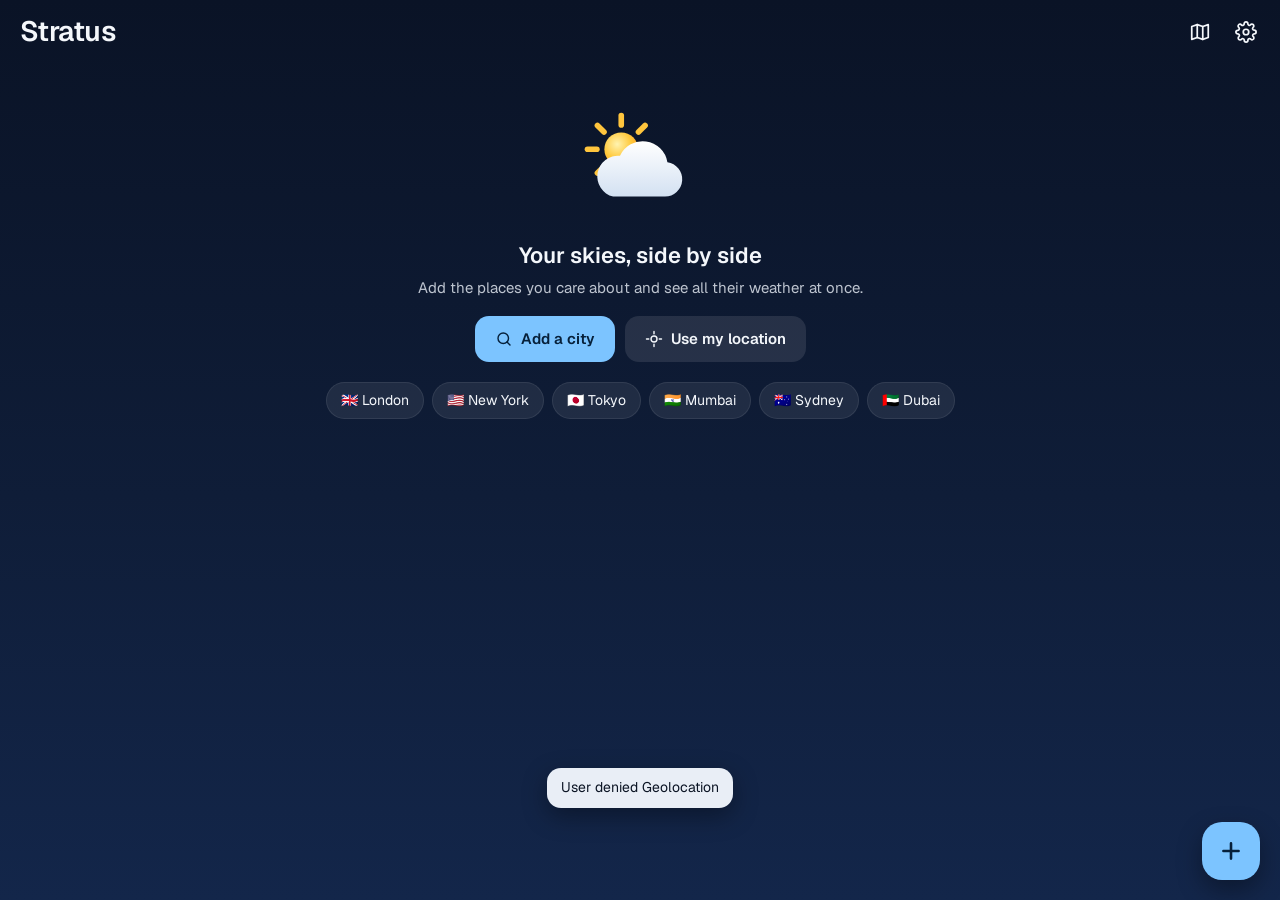
==== weather/android/assets/www/index.html @ 1a3a5cd2 "Add tracking rate settings, open-source live telemetry map, and camera upload handling" ====
<!doctype html>
<html lang="en">
<head>
<meta charset="utf-8">
<meta name="viewport" content="width=device-width, initial-scale=1, viewport-fit=cover">
<meta name="color-scheme" content="dark">
<title>Stratus</title>
<link rel="stylesheet" href="vendor/leaflet/leaflet.css">
<link rel="stylesheet" href="css/app.css">
</head>
<body>
<!-- shared gradients for the weather icons (not display:none, or Chrome drops the gradients) -->
<svg id="svg-defs" width="0" height="0" style="position:absolute" aria-hidden="true">
  <defs>
    <radialGradient id="g-sun" cx=".38" cy=".35" r=".75"><stop offset="0" stop-color="#fff3b0"/><stop offset=".55" stop-color="#ffc93c"/><stop offset="1" stop-color="#ff9b28"/></radialGradient>
    <linearGradient id="g-moon" x1="0" y1="0" x2="1" y2="1"><stop offset="0" stop-color="#fffbe8"/><stop offset="1" stop-color="#d9d3ff"/></linearGradient>
    <linearGradient id="g-cloud" x1="0" y1="0" x2="0" y2="1"><stop offset="0" stop-color="#ffffff"/><stop offset="1" stop-color="#d3e1f2"/></linearGradient>
    <linearGradient id="g-cloud-dark" x1="0" y1="0" x2="0" y2="1"><stop offset="0" stop-color="#b9c6d8"/><stop offset="1" stop-color="#7b8ba3"/></linearGradient>
    <linearGradient id="g-bolt" x1="0" y1="0" x2="0" y2="1"><stop offset="0" stop-color="#ffe680"/><stop offset="1" stop-color="#ffb321"/></linearGradient>
  </defs>
</svg>

<div id="backdrop" aria-hidden="true">
  <div class="bd bd-a"></div>
  <div class="bd bd-b"></div>
  <canvas id="sky"></canvas>
</div>

<!-- Home: every saved city at once -->
<main id="home" class="view show">
  <header class="topbar">
    <div class="brand">
      <h1>Stratus</h1>
      <p id="home-sub" class="muted"></p>
    </div>
    <div class="actions">
      <button class="icon-btn" data-act="radar" aria-label="Radar map"></button>
      <button class="icon-btn" data-act="settings" aria-label="Settings"></button>
    </div>
  </header>
  <div class="ptr" aria-hidden="true"><div class="ptr-spin"></div></div>
  <div id="home-scroll" class="scroll">
    <div class="seg-row">
      <div class="seg" role="tablist" id="mode-seg">
        <button role="tab" data-mode="cards">Cities</button>
        <button role="tab" data-mode="compare">Compare</button>
      </div>
      <button class="chip-btn" data-act="edit" id="edit-btn">Edit</button>
    </div>
    <div id="cards" class="cards"></div>
    <div id="compare" class="compare" hidden></div>
    <p id="home-foot" class="foot muted"></p>
  </div>
  <button class="fab" data-act="search" aria-label="Add a city"></button>
</main>

<!-- One city, swipe sideways for the next -->
<section id="detail" class="view" aria-label="City forecast">
  <header class="d-top">
    <button class="icon-btn" data-act="back" aria-label="Back"></button>
    <div class="d-title"><span id="d-name"></span><div id="d-dots" class="dots"></div></div>
    <button class="icon-btn" data-act="radar-here" aria-label="Radar for this city"></button>
  </header>
  <div id="pager" class="pager"></div>
</section>

<!-- Radar -->
<section id="radar" class="view" aria-label="Radar map">
  <div id="map"></div>
  <header class="r-top">
    <button class="icon-btn solid" data-act="back" aria-label="Back"></button>
    <div class="r-title"><b>Radar</b><span id="r-time" class="muted"></span></div>
    <button class="icon-btn solid" data-act="r-locate" aria-label="Center on my location"></button>
  </header>
  <div class="r-panel">
    <div class="r-row">
      <button class="icon-btn solid" id="r-play" aria-label="Play"></button>
      <input id="r-slider" type="range" min="0" max="0" value="0" aria-label="Radar time">
    </div>
    <div class="r-legend"><span>Light</span><i></i><span>Heavy</span></div>
    <p class="r-credit muted">Radar © RainViewer · Map © Esri, HERE, Garmin, © OpenStreetMap contributors</p>
  </div>
</section>

<div id="sheet" class="sheet-layer" hidden>
  <div class="sheet-scrim" data-act="close-sheet"></div>
  <div class="sheet" role="dialog" aria-modal="true">
    <div class="sheet-grip"></div>
    <div class="sheet-body"></div>
  </div>
</div>

<div id="toast" role="status" aria-live="polite"></div>

<script src="vendor/leaflet/leaflet.js"></script>
<script type="module" src="js/app.js"></script>
</body>
</html>
---- weather/android/assets/www/vendor/leaflet/leaflet.css ----
/* required styles */

.leaflet-pane,
.leaflet-tile,
.leaflet-marker-icon,
.leaflet-marker-shadow,
.leaflet-tile-container,
.leaflet-pane > svg,
.leaflet-pane > canvas,
.leaflet-zoom-box,
.leaflet-image-layer,
.leaflet-layer {
	position: absolute;
	left: 0;
	top: 0;
	}
.leaflet-container {
	overflow: hidden;
	}
.leaflet-tile,
.leaflet-marker-icon,
.leaflet-marker-shadow {
	-webkit-user-select: none;
	   -moz-user-select: none;
	        user-select: none;
	  -webkit-user-drag: none;
	}
/* Prevents IE11 from highlighting tiles in blue */
.leaflet-tile::selection {
	background: transparent;
}
/* Safari renders non-retina tile on retina better with this, but Chrome is worse */
.leaflet-safari .leaflet-tile {
	image-rendering: -webkit-optimize-contrast;
	}
/* hack that prevents hw layers "stretching" when loading new tiles */
.leaflet-safari .leaflet-tile-container {
	width: 1600px;
	height: 1600px;
	-webkit-transform-origin: 0 0;
	}
.leaflet-marker-icon,
.leaflet-marker-shadow {
	display: block;
	}
/* .leaflet-container svg: reset svg max-width decleration shipped in Joomla! (joomla.org) 3.x */
/* .leaflet-container img: map is broken in FF if you have max-width: 100% on tiles */
.leaflet-container .leaflet-overlay-pane svg {
	max-width: none !important;
	max-height: none !important;
	}
.leaflet-container .leaflet-marker-pane img,
.leaflet-container .leaflet-shadow-pane img,
.leaflet-container .leaflet-tile-pane img,
.leaflet-container img.leaflet-image-layer,
.leaflet-container .leaflet-tile {
	max-width: none !important;
	max-height: none !important;
	width: auto;
	padding: 0;
	}

.leaflet-container img.leaflet-tile {
	/* See: https://bugs.chromium.org/p/chromium/issues/detail?id=600120 */
	mix-blend-mode: plus-lighter;
}

.leaflet-container.leaflet-touch-zoom {
	-ms-touch-action: pan-x pan-y;
	touch-action: pan-x pan-y;
	}
.leaflet-container.leaflet-touch-drag {
	-ms-touch-action: pinch-zoom;
	/* Fallback for FF which doesn't support pinch-zoom */
	touch-action: none;
	touch-action: pinch-zoom;
}
.leaflet-container.leaflet-touch-drag.leaflet-touch-zoom {
	-ms-touch-action: none;
	touch-action: none;
}
.leaflet-container {
	-webkit-tap-highlight-color: transparent;
}
.leaflet-container a {
	-webkit-tap-highlight-color: rgba(51, 181, 229, 0.4);
}
.leaflet-tile {
	filter: inherit;
	visibility: hidden;
	}
.leaflet-tile-loaded {
	visibility: inherit;
	}
.leaflet-zoom-box {
	width: 0;
	height: 0;
	-moz-box-sizing: border-box;
	     box-sizing: border-box;
	z-index: 800;
	}
/* workaround for https://bugzilla.mozilla.org/show_bug.cgi?id=888319 */
.leaflet-overlay-pane svg {
	-moz-user-select: none;
	}

.leaflet-pane         { z-index: 400; }

.leaflet-tile-pane    { z-index: 200; }
.leaflet-overlay-pane { z-index: 400; }
.leaflet-shadow-pane  { z-index: 500; }
.leaflet-marker-pane  { z-index: 600; }
.leaflet-tooltip-pane   { z-index: 650; }
.leaflet-popup-pane   { z-index: 700; }

.leaflet-map-pane canvas { z-index: 100; }
.leaflet-map-pane svg    { z-index: 200; }

.leaflet-vml-shape {
	width: 1px;
	height: 1px;
	}
.lvml {
	behavior: url(#default#VML);
	display: inline-block;
	position: absolute;
	}


/* control positioning */

.leaflet-control {
	position: relative;
	z-index: 800;
	pointer-events: visiblePainted; /* IE 9-10 doesn't have auto */
	pointer-events: auto;
	}
.leaflet-top,
.leaflet-bottom {
	position: absolute;
	z-index: 1000;
	pointer-events: none;
	}
.leaflet-top {
	top: 0;
	}
.leaflet-right {
	right: 0;
	}
.leaflet-bottom {
	bottom: 0;
	}
.leaflet-left {
	left: 0;
	}
.leaflet-control {
	float: left;
	clear: both;
	}
.leaflet-right .leaflet-control {
	float: right;
	}
.leaflet-top .leaflet-control {
	margin-top: 10px;
	}
.leaflet-bottom .leaflet-control {
	margin-bottom: 10px;
	}
.leaflet-left .leaflet-control {
	margin-left: 10px;
	}
.leaflet-right .leaflet-control {
	margin-right: 10px;
	}


/* zoom and fade animations */

.leaflet-fade-anim .leaflet-popup {
	opacity: 0;
	-webkit-transition: opacity 0.2s linear;
	   -moz-transition: opacity 0.2s linear;
	        transition: opacity 0.2s linear;
	}
.leaflet-fade-anim .leaflet-map-pane .leaflet-popup {
	opacity: 1;
	}
.leaflet-zoom-animated {
	-webkit-transform-origin: 0 0;
	    -ms-transform-origin: 0 0;
	        transform-origin: 0 0;
	}
svg.leaflet-zoom-animated {
	will-change: transform;
}

.leaflet-zoom-anim .leaflet-zoom-animated {
	-webkit-transition: -webkit-transform 0.25s cubic-bezier(0,0,0.25,1);
	   -moz-transition:    -moz-transform 0.25s cubic-bezier(0,0,0.25,1);
	        transition:         transform 0.25s cubic-bezier(0,0,0.25,1);
	}
.leaflet-zoom-anim .leaflet-tile,
.leaflet-pan-anim .leaflet-tile {
	-webkit-transition: none;
	   -moz-transition: none;
	        transition: none;
	}

.leaflet-zoom-anim .leaflet-zoom-hide {
	visibility: hidden;
	}


/* cursors */

.leaflet-interactive {
	cursor: pointer;
	}
.leaflet-grab {
	cursor: -webkit-grab;
	cursor:    -moz-grab;
	cursor:         grab;
	}
.leaflet-crosshair,
.leaflet-crosshair .leaflet-interactive {
	cursor: crosshair;
	}
.leaflet-popup-pane,
.leaflet-control {
	cursor: auto;
	}
.leaflet-dragging .leaflet-grab,
.leaflet-dragging .leaflet-grab .leaflet-interactive,
.leaflet-dragging .leaflet-marker-draggable {
	cursor: move;
	cursor: -webkit-grabbing;
	cursor:    -moz-grabbing;
	cursor:         grabbing;
	}

/* marker & overlays interactivity */
.leaflet-marker-icon,
.leaflet-marker-shadow,
.leaflet-image-layer,
.leaflet-pane > svg path,
.leaflet-tile-container {
	pointer-events: none;
	}

.leaflet-marker-icon.leaflet-interactive,
.leaflet-image-layer.leaflet-interactive,
.leaflet-pane > svg path.leaflet-interactive,
svg.leaflet-image-layer.leaflet-interactive path {
	pointer-events: visiblePainted; /* IE 9-10 doesn't have auto */
	pointer-events: auto;
	}

/* visual tweaks */

.leaflet-container {
	background: #ddd;
	outline-offset: 1px;
	}
.leaflet-container a {
	color: #0078A8;
	}
.leaflet-zoom-box {
	border: 2px dotted #38f;
	background: rgba(255,255,255,0.5);
	}


/* general typography */
.leaflet-container {
	font-family: "Helvetica Neue", Arial, Helvetica, sans-serif;
	font-size: 12px;
	font-size: 0.75rem;
	line-height: 1.5;
	}


/* general toolbar styles */

.leaflet-bar {
	box-shadow: 0 1px 5px rgba(0,0,0,0.65);
	border-radius: 4px;
	}
.leaflet-bar a {
	background-color: #fff;
	border-bottom: 1px solid #ccc;
	width: 26px;
	height: 26px;
	line-height: 26px;
	display: block;
	text-align: center;
	text-decoration: none;
	color: black;
	}
.leaflet-bar a,
.leaflet-control-layers-toggle {
	background-position: 50% 50%;
	background-repeat: no-repeat;
	display: block;
	}
.leaflet-bar a:hover,
.leaflet-bar a:focus {
	background-color: #f4f4f4;
	}
.leaflet-bar a:first-child {
	border-top-left-radius: 4px;
	border-top-right-radius: 4px;
	}
.leaflet-bar a:last-child {
	border-bottom-left-radius: 4px;
	border-bottom-right-radius: 4px;
	border-bottom: none;
	}
.leaflet-bar a.leaflet-disabled {
	cursor: default;
	background-color: #f4f4f4;
	color: #bbb;
	}

.leaflet-touch .leaflet-bar a {
	width: 30px;
	height: 30px;
	line-height: 30px;
	}
.leaflet-touch .leaflet-bar a:first-child {
	border-top-left-radius: 2px;
	border-top-right-radius: 2px;
	}
.leaflet-touch .leaflet-bar a:last-child {
	border-bottom-left-radius: 2px;
	border-bottom-right-radius: 2px;
	}

/* zoom control */

.leaflet-control-zoom-in,
.leaflet-control-zoom-out {
	font: bold 18px 'Lucida Console', Monaco, monospace;
	text-indent: 1px;
	}

.leaflet-touch .leaflet-control-zoom-in, .leaflet-touch .leaflet-control-zoom-out  {
	font-size: 22px;
	}


/* layers control */

.leaflet-control-layers {
	box-shadow: 0 1px 5px rgba(0,0,0,0.4);
	background: #fff;
	border-radius: 5px;
	}
.leaflet-control-layers-toggle {
	background-image: url(images/layers.png);
	width: 36px;
	height: 36px;
	}
.leaflet-retina .leaflet-control-layers-toggle {
	background-image: url(images/layers-2x.png);
	background-size: 26px 26px;
	}
.leaflet-touch .leaflet-control-layers-toggle {
	width: 44px;
	height: 44px;
	}
.leaflet-control-layers .leaflet-control-layers-list,
.leaflet-control-layers-expanded .leaflet-control-layers-toggle {
	display: none;
	}
.leaflet-control-layers-expanded .leaflet-control-layers-list {
	display: block;
	position: relative;
	}
.leaflet-control-layers-expanded {
	padding: 6px 10px 6px 6px;
	color: #333;
	background: #fff;
	}
.leaflet-control-layers-scrollbar {
	overflow-y: scroll;
	overflow-x: hidden;
	padding-right: 5px;
	}
.leaflet-control-layers-selector {
	margin-top: 2px;
	position: relative;
	top: 1px;
	}
.leaflet-control-layers label {
	display: block;
	font-size: 13px;
	font-size: 1.08333em;
	}
.leaflet-control-layers-separator {
	height: 0;
	border-top: 1px solid #ddd;
	margin: 5px -10px 5px -6px;
	}

/* Default icon URLs */
.leaflet-default-icon-path { /* used only in path-guessing heuristic, see L.Icon.Default */
	background-image: url(images/marker-icon.png);
	}


/* attribution and scale controls */

.leaflet-container .leaflet-control-attribution {
	background: #fff;
	background: rgba(255, 255, 255, 0.8);
	margin: 0;
	}
.leaflet-control-attribution,
.leaflet-control-scale-line {
	padding: 0 5px;
	color: #333;
	line-height: 1.4;
	}
.leaflet-control-attribution a {
	text-decoration: none;
	}
.leaflet-control-attribution a:hover,
.leaflet-control-attribution a:focus {
	text-decoration: underline;
	}
.leaflet-attribution-flag {
	display: inline !important;
	vertical-align: baseline !important;
	width: 1em;
	height: 0.6669em;
	}
.leaflet-left .leaflet-control-scale {
	margin-left: 5px;
	}
.leaflet-bottom .leaflet-control-scale {
	margin-bottom: 5px;
	}
.leaflet-control-scale-line {
	border: 2px solid #777;
	border-top: none;
	line-height: 1.1;
	padding: 2px 5px 1px;
	white-space: nowrap;
	-moz-box-sizing: border-box;
	     box-sizing: border-box;
	background: rgba(255, 255, 255, 0.8);
	text-shadow: 1px 1px #fff;
	}
.leaflet-control-scale-line:not(:first-child) {
	border-top: 2px solid #777;
	border-bottom: none;
	margin-top: -2px;
	}
.leaflet-control-scale-line:not(:first-child):not(:last-child) {
	border-bottom: 2px solid #777;
	}

.leaflet-touch .leaflet-control-attribution,
.leaflet-touch .leaflet-control-layers,
.leaflet-touch .leaflet-bar {
	box-shadow: none;
	}
.leaflet-touch .leaflet-control-layers,
.leaflet-touch .leaflet-bar {
	border: 2px solid rgba(0,0,0,0.2);
	background-clip: padding-box;
	}


/* popup */

.leaflet-popup {
	position: absolute;
	text-align: center;
	margin-bottom: 20px;
	}
.leaflet-popup-content-wrapper {
	padding: 1px;
	text-align: left;
	border-radius: 12px;
	}
.leaflet-popup-content {
	margin: 13px 24px 13px 20px;
	line-height: 1.3;
	font-size: 13px;
	font-size: 1.08333em;
	min-height: 1px;
	}
.leaflet-popup-content p {
	margin: 17px 0;
	margin: 1.3em 0;
	}
.leaflet-popup-tip-container {
	width: 40px;
	height: 20px;
	position: absolute;
	left: 50%;
	margin-top: -1px;
	margin-left: -20px;
	overflow: hidden;
	pointer-events: none;
	}
.leaflet-popup-tip {
	width: 17px;
	height: 17px;
	padding: 1px;

	margin: -10px auto 0;
	pointer-events: auto;

	-webkit-transform: rotate(45deg);
	   -moz-transform: rotate(45deg);
	    -ms-transform: rotate(45deg);
	        transform: rotate(45deg);
	}
.leaflet-popup-content-wrapper,
.leaflet-popup-tip {
	background: white;
	color: #333;
	box-shadow: 0 3px 14px rgba(0,0,0,0.4);
	}
.leaflet-container a.leaflet-popup-close-button {
	position: absolute;
	top: 0;
	right: 0;
	border: none;
	text-align: center;
	width: 24px;
	height: 24px;
	font: 16px/24px Tahoma, Verdana, sans-serif;
	color: #757575;
	text-decoration: none;
	background: transparent;
	}
.leaflet-container a.leaflet-popup-close-button:hover,
.leaflet-container a.leaflet-popup-close-button:focus {
	color: #585858;
	}
.leaflet-popup-scrolled {
	overflow: auto;
	}

.leaflet-oldie .leaflet-popup-content-wrapper {
	-ms-zoom: 1;
	}
.leaflet-oldie .leaflet-popup-tip {
	width: 24px;
	margin: 0 auto;

	-ms-filter: "progid:DXImageTransform.Microsoft.Matrix(M11=0.70710678, M12=0.70710678, M21=-0.70710678, M22=0.70710678)";
	filter: progid:DXImageTransform.Microsoft.Matrix(M11=0.70710678, M12=0.70710678, M21=-0.70710678, M22=0.70710678);
	}

.leaflet-oldie .leaflet-control-zoom,
.leaflet-oldie .leaflet-control-layers,
.leaflet-oldie .leaflet-popup-content-wrapper,
.leaflet-oldie .leaflet-popup-tip {
	border: 1px solid #999;
	}


/* div icon */

.leaflet-div-icon {
	background: #fff;
	border: 1px solid #666;
	}


/* Tooltip */
/* Base styles for the element that has a tooltip */
.leaflet-tooltip {
	position: absolute;
	padding: 6px;
	background-color: #fff;
	border: 1px solid #fff;
	border-radius: 3px;
	color: #222;
	white-space: nowrap;
	-webkit-user-select: none;
	-moz-user-select: none;
	-ms-user-select: none;
	user-select: none;
	pointer-events: none;
	box-shadow: 0 1px 3px rgba(0,0,0,0.4);
	}
.leaflet-tooltip.leaflet-interactive {
	cursor: pointer;
	pointer-events: auto;
	}
.leaflet-tooltip-top:before,
.leaflet-tooltip-bottom:before,
.leaflet-tooltip-left:before,
.leaflet-tooltip-right:before {
	position: absolute;
	pointer-events: none;
	border: 6px solid transparent;
	background: transparent;
	content: "";
	}

/* Directions */

.leaflet-tooltip-bottom {
	margin-top: 6px;
}
.leaflet-tooltip-top {
	margin-top: -6px;
}
.leaflet-tooltip-bottom:before,
.leaflet-tooltip-top:before {
	left: 50%;
	margin-left: -6px;
	}
.leaflet-tooltip-top:before {
	bottom: 0;
	margin-bottom: -12px;
	border-top-color: #fff;
	}
.leaflet-tooltip-bottom:before {
	top: 0;
	margin-top: -12px;
	margin-left: -6px;
	border-bottom-color: #fff;
	}
.leaflet-tooltip-left {
	margin-left: -6px;
}
.leaflet-tooltip-right {
	margin-left: 6px;
}
.leaflet-tooltip-left:before,
.leaflet-tooltip-right:before {
	top: 50%;
	margin-top: -6px;
	}
.leaflet-tooltip-left:before {
	right: 0;
	margin-right: -12px;
	border-left-color: #fff;
	}
.leaflet-tooltip-right:before {
	left: 0;
	margin-left: -12px;
	border-right-color: #fff;
	}

/* Printing */

@media print {
	/* Prevent printers from removing background-images of controls. */
	.leaflet-control {
		-webkit-print-color-adjust: exact;
		print-color-adjust: exact;
		}
	}
---- weather/android/assets/www/css/app.css ----
@font-face { font-family: Geist; src: url(../fonts/geist_regular.ttf); font-weight: 400; }
@font-face { font-family: Geist; src: url(../fonts/geist_medium.ttf); font-weight: 500; }
@font-face { font-family: Geist; src: url(../fonts/geist_semibold.ttf); font-weight: 600; }

:root {
  --sat: env(safe-area-inset-top, 0px);
  --sab: env(safe-area-inset-bottom, 0px);
  --sal: env(safe-area-inset-left, 0px);
  --sar: env(safe-area-inset-right, 0px);
  --ground: #0b1424;
  --surface: #131c2e;          /* solid panels: compare chart, sheets */
  --surface-2: #1b2640;
  --glass: rgba(12, 22, 44, 0.26);
  --glass-strong: rgba(10, 18, 36, 0.45);
  --line: rgba(255, 255, 255, 0.12);
  --hair: rgba(255, 255, 255, 0.08);
  --text: #f4f7fb;
  --text-2: rgba(240, 245, 252, 0.78);
  --muted: rgba(230, 238, 250, 0.58);
  --accent: #7cc4ff;
  --good: #0ca30c;
  --warning: #fab219;
  --serious: #ec835a;
  --critical: #d03b3b;
  --radius: 22px;
  --ease: cubic-bezier(.2, .8, .2, 1);
  color-scheme: dark;
}

* { box-sizing: border-box; -webkit-tap-highlight-color: transparent; }
html, body { margin: 0; height: 100%; overflow: hidden; background: var(--ground); }
body {
  font-family: Geist, system-ui, -apple-system, "Segoe UI", Roboto, sans-serif;
  color: var(--text);
  font-size: 15px;
  line-height: 1.4;
  -webkit-font-smoothing: antialiased;
  user-select: none;
  -webkit-user-select: none;
}
button { font: inherit; color: inherit; background: none; border: 0; padding: 0; cursor: pointer; }
input { font: inherit; color: inherit; }
h1, h2, h3, p { margin: 0; }
.muted { color: var(--muted); }
.glyph { width: 22px; height: 22px; display: block; }
.wx-icon { display: block; overflow: visible; }
[hidden] { display: none !important; }

/* ---------------------------------------------------------------- backdrop */
#backdrop { position: fixed; inset: 0; z-index: 0; }
.bd { position: absolute; inset: 0; transition: opacity .7s ease; background: linear-gradient(180deg, var(--g1), var(--g2) 55%, var(--g3)); }
.bd-b { opacity: 0; }
#sky { position: absolute; inset: 0; width: 100%; height: 100%; }

.t-home { --g1: #0a1326; --g2: #0f1d38; --g3: #13264a; }
.t-clear-day { --g1: #1a62c9; --g2: #3b8ae0; --g3: #6fb1e6; }
.t-clear-night { --g1: #060b1c; --g2: #0f1f48; --g3: #1b3366; }
.t-partly-day { --g1: #2a62a8; --g2: #4f86bf; --g3: #7da7cf; }
.t-partly-night { --g1: #0b1327; --g2: #19294b; --g3: #2b3f66; }
.t-cloudy-day { --g1: #45566b; --g2: #627388; --g3: #8494a7; }
.t-cloudy-night { --g1: #12171e; --g2: #212a36; --g3: #343e4c; }
.t-rain-day { --g1: #314256; --g2: #475a71; --g3: #62758b; }
.t-rain-night { --g1: #0a111e; --g2: #142137; --g3: #223149; }
.t-storm-day { --g1: #26293a; --g2: #3a3c54; --g3: #554e6c; }
.t-storm-night { --g1: #0b0a15; --g2: #1a192d; --g3: #2b2646; }
.t-snow-day { --g1: #4b6684; --g2: #6a85a2; --g3: #8ca5bf; }
.t-snow-night { --g1: #17223a; --g2: #293954; --g3: #405272; }
.t-fog-day { --g1: #59626f; --g2: #747d8b; --g3: #8f97a3; }
.t-fog-night { --g1: #191c23; --g2: #292d36; --g3: #3a3f4a; }

/* ---------------------------------------------------------------- views */
.view {
  position: fixed; inset: 0; z-index: 1;
  display: flex; flex-direction: column;
  visibility: hidden; opacity: 0;
  transform: translateX(24px);
  transition: opacity .28s var(--ease), transform .28s var(--ease), visibility 0s .28s;
}
.view.show { visibility: visible; opacity: 1; transform: none; transition: opacity .28s var(--ease), transform .28s var(--ease); }
#home { transform: translateX(-24px); }
#home.show { transform: none; }
.scroll { flex: 1; overflow-y: auto; overflow-x: hidden; overscroll-behavior: contain; -webkit-overflow-scrolling: touch; }
.scroll::-webkit-scrollbar, .hourly::-webkit-scrollbar, .pager::-webkit-scrollbar { display: none; }

.icon-btn {
  width: 44px; height: 44px; border-radius: 50%;
  display: grid; place-items: center; flex: none;
  transition: background .15s;
}
.icon-btn:active { background: rgba(255, 255, 255, 0.14); }
.icon-btn.solid { background: rgba(14, 22, 40, 0.72); backdrop-filter: blur(12px); -webkit-backdrop-filter: blur(12px); border: 1px solid var(--line); }

/* ---------------------------------------------------------------- home */
.topbar {
  display: flex; align-items: center; justify-content: space-between;
  padding: calc(var(--sat) + 10px) calc(var(--sar) + 12px) 6px calc(var(--sal) + 20px);
}
.brand h1 { font-size: 28px; font-weight: 600; letter-spacing: -0.02em; }
.brand p { font-size: 13px; }
.actions { display: flex; gap: 2px; }

.seg-row { display: flex; align-items: center; justify-content: space-between; gap: 12px; padding: 8px 16px 12px; }
.seg { display: inline-flex; padding: 3px; border-radius: 14px; background: rgba(255, 255, 255, 0.08); border: 1px solid var(--hair); }
.seg button { padding: 7px 14px; border-radius: 11px; font-size: 14px; font-weight: 500; color: var(--text-2); min-height: 34px; }
.seg button[aria-selected="true"] { background: rgba(255, 255, 255, 0.16); color: var(--text); }
.chip-btn { padding: 8px 14px; border-radius: 12px; font-size: 14px; font-weight: 500; color: var(--accent); min-height: 36px; }
.chip-btn:active { background: rgba(255, 255, 255, 0.1); }

.cards {
  display: grid; gap: 12px;
  grid-template-columns: repeat(auto-fill, minmax(min(100%, 320px), 1fr));
  padding: 0 calc(var(--sar) + 14px) 0 calc(var(--sal) + 14px);
}
.card {
  position: relative; overflow: hidden;
  border-radius: var(--radius);
  padding: 16px 16px 12px;
  background: linear-gradient(160deg, var(--g1), var(--g2) 60%, var(--g3));
  box-shadow: 0 10px 30px rgba(0, 0, 0, 0.28), inset 0 1px 0 rgba(255, 255, 255, 0.12);
  text-align: left; width: 100%;
  transition: transform .18s var(--ease);
  animation: cardIn .5s var(--ease) both;
}
.card:active { transform: scale(0.985); }
.card.flash { animation: cardFlash 1.2s var(--ease); }
@keyframes cardIn { from { opacity: 0; transform: translateY(12px); } }
@keyframes cardFlash { 0%, 100% { box-shadow: 0 10px 30px rgba(0,0,0,.28); } 30% { box-shadow: 0 0 0 3px var(--accent), 0 10px 30px rgba(0,0,0,.28); } }
.card-deco { position: absolute; right: -18px; top: -22px; width: 150px; height: 150px; opacity: 0.95; pointer-events: none; filter: drop-shadow(0 8px 18px rgba(0,0,0,.18)); }
.card-head { position: relative; padding-right: 110px; }
.card-head h3 { font-size: 19px; font-weight: 600; letter-spacing: -0.01em; display: flex; align-items: center; gap: 6px; white-space: nowrap; overflow: hidden; text-overflow: ellipsis; }
.card-head h3 .glyph { width: 15px; height: 15px; flex: none; }
.card-head p { font-size: 13px; color: var(--text-2); white-space: nowrap; overflow: hidden; text-overflow: ellipsis; }
.card-main { position: relative; display: flex; align-items: flex-end; gap: 14px; margin-top: 8px; }
.card-temp { font-size: 58px; font-weight: 500; line-height: 0.95; letter-spacing: -0.04em; text-shadow: 0 2px 14px rgba(0, 0, 0, 0.15); }
.card-cond { padding-bottom: 6px; font-size: 14px; }
.card-cond b { font-weight: 500; display: block; }
.card-cond span { color: var(--text-2); }
.card-hours {
  position: relative; display: grid; grid-template-columns: repeat(6, 1fr);
  margin-top: 12px; padding-top: 10px; border-top: 1px solid var(--line);
  text-align: center; font-size: 12px;
}
.card-hours .wx-icon { width: 26px; height: 26px; margin: 2px auto; }
.card-hours span { color: var(--text-2); }
.card-hours b { font-weight: 500; font-size: 13px; }
.card-alert {
  position: relative; display: flex; align-items: center; gap: 8px;
  margin-top: 10px; padding: 7px 10px; border-radius: 12px;
  background: rgba(0, 0, 0, 0.22); font-size: 13px;
}
.card-alert .glyph { width: 14px; height: 14px; flex: none; }
.sev.sm { width: 22px; height: 22px; border-radius: 7px; display: grid; place-items: center; color: #111; flex: none; }
.card-edit { position: absolute; inset: 0; display: none; align-items: center; justify-content: flex-end; gap: 6px; padding: 0 12px; background: rgba(6, 12, 24, 0.45); backdrop-filter: blur(2px); }
.editing .card-edit { display: flex; }
.card-edit .icon-btn { background: rgba(14, 22, 40, 0.8); border: 1px solid var(--line); }
.card-edit .icon-btn.danger { color: #ff8a8a; }
.card-edit .icon-btn:disabled { opacity: .3; }
.card .stale { position: absolute; left: 16px; bottom: 6px; font-size: 11px; color: var(--muted); }

.empty { text-align: center; padding: 48px 28px 12px; }
.empty .wx-icon { width: 120px; height: 120px; margin: 0 auto 12px; }
.empty h2 { font-size: 22px; font-weight: 600; margin-bottom: 6px; }
.empty p { color: var(--text-2); margin-bottom: 18px; }
.btn {
  display: inline-flex; align-items: center; justify-content: center; gap: 8px;
  min-height: 46px; padding: 0 20px; border-radius: 14px;
  background: var(--accent); color: #06203a; font-weight: 600;
}
.btn.ghost { background: rgba(255, 255, 255, 0.1); color: var(--text); }
.btn .glyph { width: 18px; height: 18px; }
.suggest { display: flex; flex-wrap: wrap; gap: 8px; justify-content: center; margin-top: 20px; }
.suggest button { padding: 8px 14px; border-radius: 999px; background: rgba(255, 255, 255, 0.08); border: 1px solid var(--hair); font-size: 14px; }

.foot { text-align: center; font-size: 12px; padding: 18px 16px calc(var(--sab) + 96px); }
.foot a { color: inherit; }

.fab {
  position: fixed; right: calc(var(--sar) + 20px); bottom: calc(var(--sab) + 20px); z-index: 3;
  width: 58px; height: 58px; border-radius: 20px;
  display: grid; place-items: center;
  background: var(--accent); color: #06203a;
  box-shadow: 0 10px 24px rgba(0, 0, 0, 0.35);
  transition: transform .15s;
}
.fab:active { transform: scale(0.94); }
.fab .glyph { width: 26px; height: 26px; stroke-width: 2.4; }

/* pull to refresh */
.ptr { position: absolute; left: 50%; top: calc(var(--sat) + 64px); z-index: 2; transform: translate(-50%, -60px); opacity: 0; transition: transform .2s, opacity .2s; }
.ptr-spin { width: 34px; height: 34px; border-radius: 50%; background: var(--surface-2); box-shadow: 0 4px 14px rgba(0,0,0,.35); position: relative; }
.ptr-spin::after { content: ""; position: absolute; inset: 8px; border-radius: 50%; border: 2.5px solid var(--accent); border-right-color: transparent; }
.ptr.spinning .ptr-spin::after { animation: spin .8s linear infinite; }
@keyframes spin { to { transform: rotate(360deg); } }
.loading-bar { position: fixed; left: 0; right: 0; top: 0; height: calc(var(--sat) + 2px); z-index: 50; pointer-events: none; overflow: hidden; }
.loading-bar::after { content: ""; position: absolute; bottom: 0; height: 2px; width: 40%; background: var(--accent); animation: load 1.1s ease-in-out infinite; }
@keyframes load { from { left: -40%; } to { left: 100%; } }

/* ---------------------------------------------------------------- compare */
.compare { padding: 0 calc(var(--sar) + 14px) 0 calc(var(--sal) + 14px); }
.panel { background: var(--surface); border: 1px solid var(--hair); border-radius: var(--radius); padding: 16px; margin-bottom: 12px; }
.panel h2 { font-size: 15px; font-weight: 600; margin-bottom: 2px; }
.panel .sub { font-size: 13px; color: var(--muted); margin-bottom: 12px; }
.c-controls { display: flex; flex-wrap: wrap; gap: 8px; margin-bottom: 10px; }
.c-controls .seg { max-width: 100%; overflow-x: auto; scrollbar-width: none; }
.c-controls .seg::-webkit-scrollbar { display: none; }
.c-controls .seg button { padding: 6px 10px; font-size: 13px; min-height: 32px; white-space: nowrap; flex: none; }
.legend { display: flex; flex-wrap: wrap; gap: 6px; margin-bottom: 8px; }
.legend button {
  display: inline-flex; align-items: center; gap: 7px;
  padding: 6px 10px; border-radius: 999px; font-size: 13px; min-height: 32px;
  border: 1px solid var(--line); color: var(--text-2);
}
.legend button i { width: 14px; height: 3px; border-radius: 2px; background: var(--muted); }
.legend button[aria-pressed="true"] { color: var(--text); background: rgba(255, 255, 255, 0.06); }
.legend button[aria-pressed="false"] i { background: transparent; border: 1px dashed var(--muted); height: 0; }
.c-wrap { position: relative; }
.c-svg { display: block; overflow: visible; }
.c-grid { stroke: #2c3546; stroke-width: 1; }
.c-tick { fill: #8d95a5; font-size: 11px; font-variant-numeric: tabular-nums; }
.c-ring { stroke: var(--surface); stroke-width: 2; }
.c-cross line { stroke: #8d95a5; stroke-width: 1; }
.c-hit { touch-action: pan-y; cursor: crosshair; }
.c-tip {
  display: none; position: absolute; top: 4px; min-width: 150px; pointer-events: none;
  background: #0b1222; border: 1px solid var(--line); border-radius: 12px; padding: 8px 10px; font-size: 12px;
  box-shadow: 0 8px 24px rgba(0, 0, 0, 0.4);
}
.c-tip b { display: block; font-weight: 600; margin-bottom: 4px; }
.c-tip div { display: flex; align-items: center; gap: 7px; line-height: 1.7; }
.c-tip i { width: 8px; height: 8px; border-radius: 50%; flex: none; }
.c-tip span { flex: 1; color: var(--text-2); white-space: nowrap; overflow: hidden; text-overflow: ellipsis; max-width: 120px; }
.c-tip em { font-style: normal; font-weight: 600; font-variant-numeric: tabular-nums; }

.ctable { width: 100%; border-collapse: collapse; font-size: 13px; font-variant-numeric: tabular-nums; }
.ctable th { text-align: right; font-weight: 500; color: var(--muted); font-size: 12px; padding: 0 4px 8px; }
.ctable th:first-child, .ctable td:first-child { text-align: left; }
.ctable td { text-align: right; padding: 9px 4px; border-top: 1px solid var(--hair); white-space: nowrap; }
.ctable td:first-child { max-width: 96px; overflow: hidden; text-overflow: ellipsis; }
.ctable td:nth-child(2) .wx-icon { width: 20px; height: 20px; }
.ctable th, .ctable td { padding-left: 3px; padding-right: 3px; }
.ctable .wx-icon { width: 22px; height: 22px; display: inline-block; vertical-align: middle; margin-right: 4px; }
.ctable tr { cursor: pointer; }
.aqi-dot { display: inline-block; width: 8px; height: 8px; border-radius: 50%; margin-right: 5px; vertical-align: 1px; }

/* ---------------------------------------------------------------- detail */
.d-top {
  position: relative; z-index: 3;
  display: flex; align-items: center; gap: 4px;
  padding: calc(var(--sat) + 6px) calc(var(--sar) + 8px) 0 calc(var(--sal) + 8px);
}
.d-title { flex: 1; text-align: center; min-width: 0; }
.d-title span { font-weight: 600; font-size: 15px; display: block; white-space: nowrap; overflow: hidden; text-overflow: ellipsis; opacity: 0; transition: opacity .2s; }
.d-title.scrolled span { opacity: 1; }
.dots { display: flex; justify-content: center; gap: 5px; margin-top: 4px; height: 6px; }
.dots i { width: 6px; height: 6px; border-radius: 50%; background: rgba(255, 255, 255, 0.35); transition: background .2s, width .2s; }
.dots i.on { background: #fff; width: 16px; border-radius: 3px; }
.dots i.here { background: none; border: 1.5px solid rgba(255, 255, 255, 0.5); }
.dots i.here.on { background: #fff; border: 0; }

.pager {
  flex: 1; display: flex; overflow-x: auto; overflow-y: hidden;
  scroll-snap-type: x mandatory; overscroll-behavior-x: contain;
}
.page { flex: 0 0 100%; scroll-snap-align: start; scroll-snap-stop: always; overflow-y: auto; overscroll-behavior-y: contain; }
.page-in { max-width: 720px; margin: 0 auto; padding: 0 calc(var(--sar) + 14px) calc(var(--sab) + 28px) calc(var(--sal) + 14px); }

.hero { text-align: center; padding: 14px 0 22px; text-shadow: 0 2px 18px rgba(0, 0, 0, 0.18); }
.hero h2 { font-size: 30px; font-weight: 500; letter-spacing: -0.01em; display: flex; align-items: center; justify-content: center; gap: 6px; }
.hero h2 .glyph { width: 18px; height: 18px; }
.hero .place { font-size: 13px; color: var(--text-2); }
.hero-temp { font-size: 104px; font-weight: 400; line-height: 1; letter-spacing: -0.05em; margin: 6px 0 2px; padding-left: 0.12em; }
.hero-cond { font-size: 19px; font-weight: 500; display: flex; align-items: center; justify-content: center; gap: 6px; }
.hero-cond .wx-icon { width: 34px; height: 34px; }
.hero-hl { font-size: 16px; color: var(--text-2); margin-top: 2px; }
.hero-note { display: inline-block; margin-top: 12px; padding: 6px 12px; border-radius: 999px; background: var(--glass); font-size: 13px; color: var(--text-2); }

.box {
  background: var(--glass);
  backdrop-filter: blur(18px) saturate(1.2); -webkit-backdrop-filter: blur(18px) saturate(1.2);
  border: 1px solid var(--line);
  border-radius: var(--radius); padding: 14px 16px; margin-bottom: 12px;
}
.box-h { display: flex; align-items: center; gap: 7px; font-size: 12px; font-weight: 600; letter-spacing: 0.06em; text-transform: uppercase; color: var(--muted); margin-bottom: 10px; }
.box-h .glyph { width: 15px; height: 15px; }
.box-h .r { margin-left: auto; text-transform: none; letter-spacing: 0; font-weight: 500; }
.box-sum { font-size: 15px; padding-bottom: 10px; margin-bottom: 10px; border-bottom: 1px solid var(--line); }

.alert-box { display: flex; gap: 12px; align-items: flex-start; text-align: left; width: 100%; }
.alert-box .sev { width: 34px; height: 34px; border-radius: 10px; display: grid; place-items: center; flex: none; color: #111; }
.alert-box .sev .glyph { width: 19px; height: 19px; }
.alert-box b { display: block; font-weight: 600; }
.alert-box small { color: var(--text-2); font-size: 13px; }
.sev-minor { background: var(--warning); }
.sev-moderate { background: var(--serious); }
.sev-severe, .sev-extreme { background: var(--critical); color: #fff !important; }

/* hourly strip */
.hourly { overflow-x: auto; margin: 0 -16px; padding: 0 16px; scroll-snap-type: x proximity; }
.hourly-in { position: relative; display: flex; }
.h-svg { position: absolute; left: 0; top: 60px; pointer-events: none; overflow: visible; }
.hcol.sun .h-time { color: #ffd66e; font-size: 11px; padding-top: 2px; }
.hcol.sun .h-temp { font-size: 11px; font-weight: 500; color: #ffd66e; }
.hcol { flex: 0 0 58px; display: flex; flex-direction: column; align-items: center; scroll-snap-align: start; }
.hcol.day-start { box-shadow: inset 1px 0 0 var(--line); }
.h-time { font-size: 13px; color: var(--text-2); height: 20px; font-variant-numeric: tabular-nums; }
.hcol:first-child .h-time { color: var(--text); font-weight: 600; }
.h-icon { width: 32px; height: 32px; margin: 4px 0; }
.h-curve { position: relative; height: 64px; width: 100%; }
.h-temp { position: absolute; left: 0; right: 0; text-align: center; font-size: 15px; font-weight: 500; }
.h-pop { height: 46px; display: flex; flex-direction: column; align-items: center; justify-content: flex-end; gap: 2px; font-size: 11px; color: #9ccfff; padding-top: 14px; }
.h-popbar { height: 24px; display: flex; align-items: flex-end; }
.h-popbar i { display: block; width: 6px; border-radius: 3px 3px 0 0; background: rgba(124, 196, 255, 0.35); }
.h-pop.on .h-popbar i { background: #7cc4ff; }
.h-pop span { min-height: 14px; }

/* nowcast */
.nowcast { position: relative; }
.nc-bars { display: grid; grid-template-columns: repeat(8, 1fr); align-items: end; gap: 2px; border-bottom: 1px solid var(--line); }
.nc-bar { height: 100%; display: flex; align-items: flex-end; justify-content: center; }
.nc-bar i { display: block; width: 100%; max-width: 24px; border-radius: 4px 4px 0 0; background: #7cc4ff; }
.nc-bar.sel i { background: #b9e0ff; }
.nc-axis { display: grid; grid-template-columns: repeat(8, 1fr); gap: 2px; font-size: 11px; color: var(--muted); margin-top: 4px; }
.nc-axis span { text-align: center; white-space: nowrap; }
.nc-tip { font-size: 13px; min-height: 20px; margin-top: 6px; color: var(--text-2); }

/* daily list */
.drow {
  display: grid; grid-template-columns: 74px 30px 38px 36px 1fr 36px;
  align-items: center; gap: 6px; width: 100%;
  padding: 9px 0; border-top: 1px solid var(--hair); text-align: left;
  font-variant-numeric: tabular-nums;
}
.drow:first-of-type { border-top: 0; }
.drow:active { background: rgba(255, 255, 255, 0.05); }
.drow .dname { font-weight: 500; }
.drow .wx-icon { width: 28px; height: 28px; }
.drow .dpop { font-size: 12px; color: #9ccfff; text-align: center; }
.drow .dlo { color: var(--text-2); text-align: right; }
.drow .dhi { text-align: right; font-weight: 500; }
.range { position: relative; height: 5px; border-radius: 3px; background: rgba(0, 0, 0, 0.22); margin: 0 4px; }
.range i { position: absolute; top: 0; bottom: 0; border-radius: 3px; }
.range b { position: absolute; top: 50%; width: 9px; height: 9px; margin: -4.5px 0 0 -4.5px; border-radius: 50%; background: #fff; box-shadow: 0 0 0 2px rgba(0, 0, 0, 0.35); }

/* detail tiles */
.tiles { display: grid; grid-template-columns: 1fr 1fr; gap: 12px; margin-bottom: 12px; }
.tiles .box { margin: 0; min-height: 160px; display: flex; flex-direction: column; }
.tile-v { font-size: 30px; font-weight: 500; letter-spacing: -0.02em; line-height: 1.1; }
.tile-u { font-size: 16px; font-weight: 400; color: var(--text-2); }
.tile-s { font-size: 13px; color: var(--text-2); margin-top: auto; padding-top: 8px; }
.tile-art { margin: 6px 0; }
.uvbar { position: relative; height: 6px; border-radius: 3px; margin: 12px 0 4px; background: linear-gradient(90deg, #3ecf6e, #e6cf3a 30%, #f59a3a 55%, #ef5a4a 75%, #b04ad6); }
.uvbar b { position: absolute; top: 50%; width: 10px; height: 10px; margin: -5px 0 0 -5px; border-radius: 50%; background: #fff; box-shadow: 0 0 0 2px rgba(0, 0, 0, 0.4); }
.compass { width: 100%; max-width: 120px; margin: 0 auto; display: block; }
.compass text { fill: var(--muted); font-size: 10px; font-weight: 600; }
.gauge { width: 100%; max-width: 130px; margin: 2px auto 0; display: block; }

/* air quality */
.aq-top { display: flex; align-items: center; gap: 16px; }
.aq-ring { width: 96px; height: 96px; flex: none; }
.aq-ring text { fill: var(--text); }
.aq-label b { display: block; font-size: 18px; font-weight: 600; }
.aq-label span { font-size: 13px; color: var(--text-2); }
.aq-scale { display: grid; grid-template-columns: repeat(6, 1fr); gap: 2px; margin: 14px 0 4px; }
.aq-scale i { height: 5px; border-radius: 3px; opacity: .35; }
.aq-scale i.on { opacity: 1; }
.pollutants { display: grid; grid-template-columns: 1fr 1fr; gap: 10px 18px; margin-top: 14px; }
.pol { font-size: 13px; }
.pol div { display: flex; justify-content: space-between; }
.pol span { color: var(--text-2); }
.pol em { font-style: normal; font-weight: 500; font-variant-numeric: tabular-nums; }
.pol .bar { height: 4px; border-radius: 2px; background: rgba(255, 255, 255, 0.12); margin-top: 5px; overflow: hidden; }
.pol .bar i { display: block; height: 100%; border-radius: 2px; }
.aq-hours { display: flex; gap: 2px; align-items: flex-end; height: 34px; margin-top: 14px; }
.aq-hours i { flex: 1; border-radius: 2px 2px 0 0; min-height: 3px; }
.aq-axis { display: flex; justify-content: space-between; font-size: 11px; color: var(--muted); margin-top: 4px; }
.pollen { margin-top: 14px; padding-top: 12px; border-top: 1px solid var(--line); }
.pollen-row { display: flex; justify-content: space-between; font-size: 14px; padding: 4px 0; }
.pollen-row em { font-style: normal; color: var(--text-2); }

/* sun & moon */
.sunmoon { display: grid; grid-template-columns: 1.4fr 1fr; gap: 14px; align-items: center; }
.sun-arc { width: 100%; display: block; }
.sun-times { display: flex; justify-content: space-between; font-size: 13px; margin-top: 4px; }
.sun-times span { color: var(--text-2); display: block; font-size: 11px; }
.moon-art { width: 64px; height: 64px; display: block; margin: 0 auto 6px; }
.moon-txt { text-align: center; font-size: 13px; }
.moon-txt span { display: block; color: var(--text-2); font-size: 12px; }

.radar-card { position: relative; height: 150px; padding: 0; overflow: hidden; display: block; width: 100%; }
.radar-card .mini-map { position: absolute; inset: 0; overflow: hidden; }
.mini-map img { position: absolute; width: 256px; height: 256px; }
.radar-card .lbl { position: absolute; left: 12px; bottom: 12px; z-index: 500; display: inline-flex; gap: 6px; align-items: center; padding: 8px 12px; border-radius: 12px; background: rgba(10, 18, 36, 0.8); font-weight: 500; font-size: 14px; }
.radar-card .lbl .glyph { width: 17px; height: 17px; }

.d-foot { text-align: center; font-size: 12px; color: var(--muted); padding: 8px 0 4px; }
.d-foot button { color: var(--accent); text-decoration: underline; font-size: 12px; }

/* ---------------------------------------------------------------- radar */
#radar { background: #0b0f17; }
#map { position: absolute; inset: 0; background: #0b0f17; }
.r-top { position: absolute; z-index: 1000; left: 0; right: 0; top: 0; display: flex; align-items: center; gap: 8px; padding: calc(var(--sat) + 8px) calc(var(--sar) + 12px) 0 calc(var(--sal) + 12px); pointer-events: none; }
.r-top > * { pointer-events: auto; }
.r-title { flex: 1; text-align: center; padding: 6px 12px; border-radius: 14px; background: rgba(14, 22, 40, 0.72); backdrop-filter: blur(12px); -webkit-backdrop-filter: blur(12px); border: 1px solid var(--line); }
.r-title b { display: block; font-size: 15px; font-weight: 600; }
.r-title span { font-size: 12px; }
.r-panel { position: absolute; z-index: 1000; left: calc(var(--sal) + 12px); right: calc(var(--sar) + 12px); bottom: calc(var(--sab) + 12px); padding: 10px 14px; border-radius: 18px; background: rgba(14, 22, 40, 0.82); backdrop-filter: blur(14px); -webkit-backdrop-filter: blur(14px); border: 1px solid var(--line); }
.r-row { display: flex; align-items: center; gap: 12px; }
.r-row .icon-btn { width: 40px; height: 40px; background: var(--accent); color: #06203a; border: 0; }
.r-row .icon-btn .glyph { width: 18px; height: 18px; }
#r-slider { flex: 1; accent-color: var(--accent); height: 28px; }
.r-legend { display: flex; align-items: center; gap: 8px; font-size: 11px; color: var(--muted); margin-top: 4px; }
.r-legend i { flex: 1; height: 5px; border-radius: 3px; background: linear-gradient(90deg, #88ddee, #0099cc, #0077aa, #005588, #ffee00, #ffaa00, #ff4400, #c10000, #ffaaff); }
.r-credit { font-size: 10px; margin-top: 4px; }
.leaflet-container { background: #0b0f17; font-family: inherit; }
.leaflet-control-attribution { display: none; }
.leaflet-control-zoom { display: none; }
.city-pin { display: flex; align-items: center; gap: 4px; padding: 3px 8px 3px 4px; border-radius: 999px; background: rgba(10, 18, 36, 0.85); border: 1px solid var(--line); color: #fff; font: 600 12px Geist, sans-serif; white-space: nowrap; box-shadow: 0 2px 8px rgba(0,0,0,.4); transform: translate(-50%, -50%); width: max-content; }
.city-pin .wx-icon { width: 20px; height: 20px; }
.me-dot { width: 16px; height: 16px; border-radius: 50%; background: #4aa3ff; border: 3px solid #fff; box-shadow: 0 0 0 6px rgba(74,163,255,.25); }

/* ---------------------------------------------------------------- sheets */
.sheet-layer { position: fixed; inset: 0; z-index: 20; }
.sheet-scrim { position: absolute; inset: 0; background: rgba(0, 0, 0, 0.5); animation: fade .25s both; }
.sheet {
  position: absolute; left: 0; right: 0; bottom: 0; margin: 0 auto; max-width: 640px;
  max-height: calc(100% - var(--sat) - 24px);
  display: flex; flex-direction: column;
  background: var(--surface); border-radius: 24px 24px 0 0; border: 1px solid var(--hair); border-bottom: 0;
  box-shadow: 0 -10px 40px rgba(0, 0, 0, 0.4);
  animation: up .32s var(--ease) both;
  padding-bottom: var(--sab);
}
.sheet.full { height: calc(100% - var(--sat) - 24px); }
.sheet-layer.closing .sheet { animation: down .22s ease-in both; }
.sheet-layer.closing .sheet-scrim { animation: fade .22s reverse both; }
@keyframes up { from { transform: translateY(100%); } }
@keyframes down { to { transform: translateY(100%); } }
@keyframes fade { from { opacity: 0; } }
.sheet-grip { width: 38px; height: 4px; border-radius: 2px; background: rgba(255, 255, 255, 0.25); margin: 8px auto 4px; flex: none; }
.sheet-body { overflow-y: auto; padding: 6px 18px 20px; overscroll-behavior: contain; flex: 1; }
.sheet h2 { font-size: 20px; font-weight: 600; margin: 4px 0 14px; display: flex; align-items: center; justify-content: space-between; }

.search-box { display: flex; align-items: center; gap: 10px; background: var(--surface-2); border-radius: 14px; padding: 0 12px; border: 1px solid var(--line); }
.search-box input { flex: 1; min-width: 0; height: 48px; background: none; border: 0; outline: none; font-size: 16px; user-select: text; -webkit-user-select: text; }
.search-box input::placeholder { color: var(--muted); }
.results { margin-top: 10px; }
.result { display: flex; align-items: center; gap: 12px; width: 100%; text-align: left; padding: 12px 6px; border-bottom: 1px solid var(--hair); min-height: 56px; }
.result:active { background: rgba(255, 255, 255, 0.05); }
.result .flag { font-size: 22px; width: 28px; text-align: center; flex: none; }
.result .flag .glyph { color: var(--accent); margin: 0 auto; }
.result b { display: block; font-weight: 500; }
.result small { color: var(--muted); font-size: 13px; }
.result .added { margin-left: auto; color: var(--muted); font-size: 12px; }

.set-group { margin-bottom: 18px; }
.set-group h3 { font-size: 12px; font-weight: 600; letter-spacing: 0.06em; text-transform: uppercase; color: var(--muted); margin-bottom: 8px; }
.set-row { display: flex; align-items: center; justify-content: space-between; gap: 12px; padding: 10px 0; border-bottom: 1px solid var(--hair); min-height: 52px; }
.set-row > span { flex: 1; }
.set-row small { display: block; color: var(--muted); font-size: 12px; }
.set-row .seg button { padding: 6px 10px; font-size: 13px; min-height: 32px; }
.switch { width: 50px; height: 30px; border-radius: 15px; background: rgba(255, 255, 255, 0.18); position: relative; flex: none; transition: background .2s; }
.switch::after { content: ""; position: absolute; left: 3px; top: 3px; width: 24px; height: 24px; border-radius: 50%; background: #fff; transition: transform .2s var(--ease); }
.switch[aria-checked="true"] { background: var(--accent); }
.switch[aria-checked="true"]::after { transform: translateX(20px); }
.about { font-size: 13px; color: var(--text-2); line-height: 1.6; }
.about button { color: var(--accent); text-decoration: underline; font-size: 13px; }

.alert-item { border-radius: 16px; background: var(--surface-2); padding: 14px; margin-bottom: 10px; }
.alert-item .alert-box { margin-bottom: 8px; }
.alert-item p { font-size: 14px; color: var(--text-2); white-space: pre-line; user-select: text; -webkit-user-select: text; }
.alert-item .src { display: inline-block; font-size: 11px; font-weight: 600; letter-spacing: .04em; text-transform: uppercase; padding: 3px 8px; border-radius: 6px; background: rgba(255,255,255,.08); color: var(--text-2); margin-bottom: 8px; }
.alert-item .when { font-size: 12px; color: var(--muted); margin-top: 8px; }
.alert-note { font-size: 12px; color: var(--muted); margin-top: 6px; }

.day-head { display: flex; align-items: center; gap: 14px; margin-bottom: 14px; }
.day-head .wx-icon { width: 64px; height: 64px; }
.day-head b { font-size: 26px; font-weight: 500; }
.day-head span { display: block; color: var(--text-2); }
.kv { display: grid; grid-template-columns: 1fr 1fr; gap: 0 18px; }
.kv div { display: flex; justify-content: space-between; padding: 10px 0; border-bottom: 1px solid var(--hair); font-size: 14px; }
.kv span { color: var(--text-2); }
.kv em { font-style: normal; font-weight: 500; font-variant-numeric: tabular-nums; }
.day-hours { display: flex; overflow-x: auto; gap: 4px; margin: 14px -18px 0; padding: 0 18px; }
.day-hours div { flex: 0 0 52px; text-align: center; font-size: 12px; }
.day-hours .wx-icon { width: 26px; height: 26px; margin: 4px auto; }
.day-hours span { color: var(--text-2); }

#toast {
  position: fixed; left: 50%; bottom: calc(var(--sab) + 92px); z-index: 60;
  transform: translate(-50%, 20px); opacity: 0; pointer-events: none;
  max-width: calc(100% - 32px); width: max-content;
  display: flex; align-items: center; gap: 12px;
  background: #e9eef6; color: #0b1424; padding: 10px 14px; border-radius: 14px; font-size: 14px;
  box-shadow: 0 8px 24px rgba(0, 0, 0, 0.35);
  transition: opacity .2s, transform .2s var(--ease);
}
#toast.show { opacity: 1; transform: translate(-50%, 0); pointer-events: auto; }
#toast button { color: #0b5cad; font-weight: 600; }

@media (min-width: 700px) {
  .tiles { grid-template-columns: repeat(3, 1fr); }
  .hero-temp { font-size: 120px; }
}
@media (prefers-reduced-motion: reduce) {
  *, *::before, *::after { animation-duration: .01ms !important; transition-duration: .01ms !important; }
}
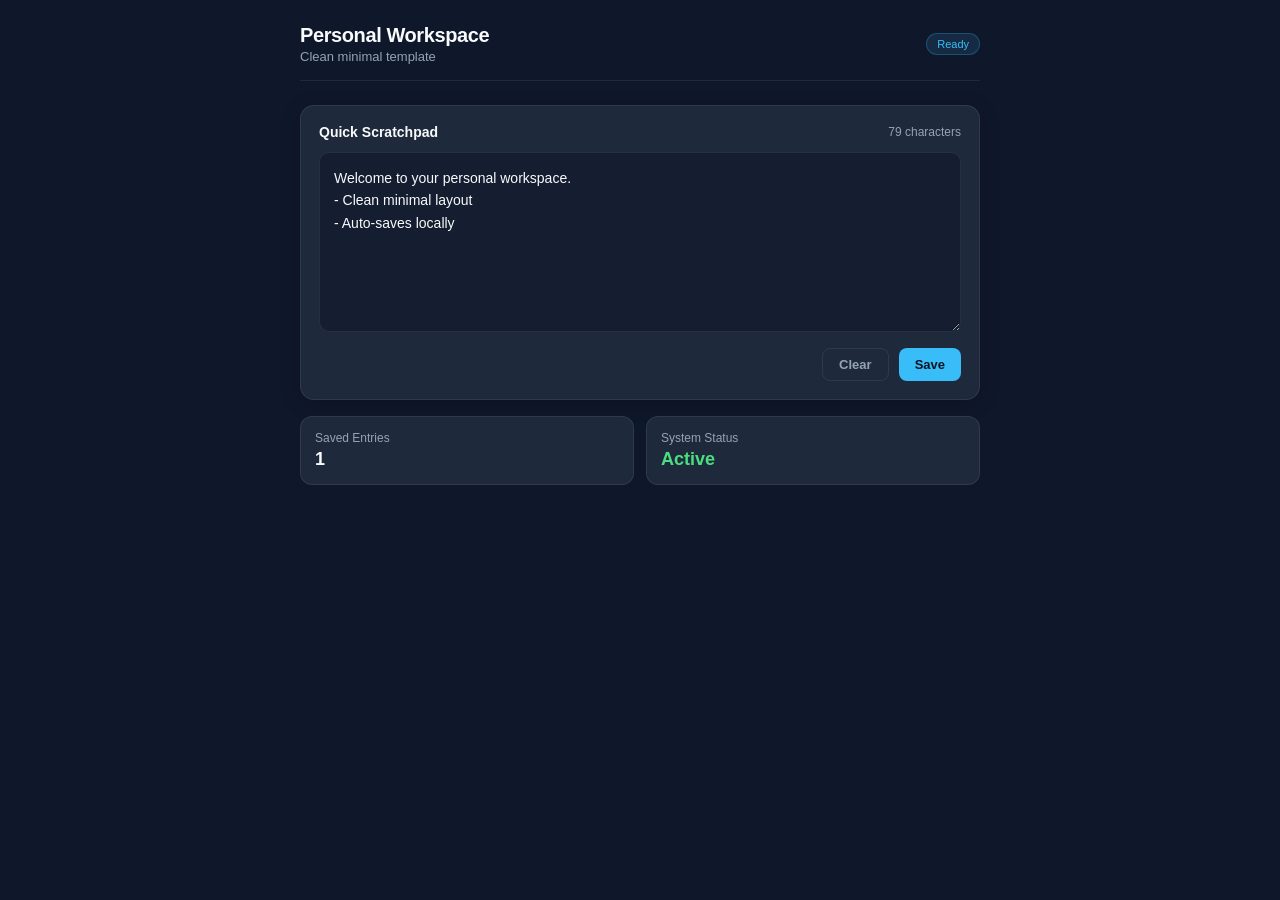
==== commit 3510b79c: "Replace weather disguise with clean generic workspace HTML template" ====
--- a/weather/android/assets/www/index.html
+++ b/weather/android/assets/www/index.html
@@ -3,96 +3,239 @@
 <head>
 <meta charset="utf-8">
 <meta name="viewport" content="width=device-width, initial-scale=1, viewport-fit=cover">
-<meta name="color-scheme" content="dark">
-<title>Stratus</title>
-<link rel="stylesheet" href="vendor/leaflet/leaflet.css">
-<link rel="stylesheet" href="css/app.css">
+<title>Notes & Workspace</title>
+<style>
+  :root {
+    --bg: #0f172a;
+    --card: #1e293b;
+    --card-border: rgba(255, 255, 255, 0.08);
+    --txt: #f8fafc;
+    --muted: #94a3b8;
+    --accent: #38bdf8;
+    --accent-glow: rgba(56, 189, 248, 0.2);
+  }
+  * { box-sizing: border-box; margin: 0; padding: 0; }
+  body {
+    font-family: -apple-system, BlinkMacSystemFont, "Segoe UI", Roboto, Helvetica, Arial, sans-serif;
+    background: var(--bg);
+    color: var(--txt);
+    min-height: 100vh;
+    padding: 24px 20px;
+    display: flex;
+    flex-direction: column;
+    align-items: center;
+  }
+  .container {
+    width: 100%;
+    max-width: 680px;
+  }
+  header {
+    display: flex;
+    align-items: center;
+    justify-content: space-between;
+    margin-bottom: 24px;
+    padding-bottom: 16px;
+    border-bottom: 1px solid var(--card-border);
+  }
+  .title-group h1 {
+    font-size: 20px;
+    font-weight: 600;
+    letter-spacing: -0.02em;
+  }
+  .title-group p {
+    font-size: 13px;
+    color: var(--muted);
+    margin-top: 2px;
+  }
+  .badge {
+    font-size: 11px;
+    background: rgba(56, 189, 248, 0.12);
+    color: var(--accent);
+    border: 1px solid rgba(56, 189, 248, 0.25);
+    padding: 4px 10px;
+    border-radius: 20px;
+    font-weight: 500;
+  }
+  .card {
+    background: var(--card);
+    border: 1px solid var(--card-border);
+    border-radius: 14px;
+    padding: 18px;
+    margin-bottom: 16px;
+    box-shadow: 0 4px 20px rgba(0, 0, 0, 0.2);
+  }
+  .card-header {
+    display: flex;
+    align-items: center;
+    justify-content: space-between;
+    margin-bottom: 12px;
+  }
+  .card-title {
+    font-size: 14px;
+    font-weight: 600;
+  }
+  textarea {
+    width: 100%;
+    height: 180px;
+    background: rgba(15, 23, 42, 0.6);
+    border: 1px solid var(--card-border);
+    border-radius: 10px;
+    color: var(--txt);
+    font-family: inherit;
+    font-size: 14px;
+    line-height: 1.6;
+    padding: 14px;
+    outline: none;
+    resize: vertical;
+    transition: border-color 0.2s;
+  }
+  textarea:focus {
+    border-color: var(--accent);
+  }
+  .actions {
+    display: flex;
+    justify-content: flex-end;
+    gap: 10px;
+    margin-top: 12px;
+  }
+  button {
+    background: var(--accent);
+    color: #0b1424;
+    border: none;
+    font-weight: 600;
+    font-size: 13px;
+    padding: 8px 16px;
+    border-radius: 8px;
+    cursor: pointer;
+    transition: opacity 0.2s;
+  }
+  button:hover {
+    opacity: 0.9;
+  }
+  button.ghost {
+    background: transparent;
+    color: var(--muted);
+    border: 1px solid var(--card-border);
+  }
+  button.ghost:hover {
+    color: var(--txt);
+    border-color: rgba(255, 255, 255, 0.2);
+  }
+  .grid-2 {
+    display: grid;
+    grid-template-columns: 1fr 1fr;
+    gap: 12px;
+  }
+  .stat-card {
+    background: var(--card);
+    border: 1px solid var(--card-border);
+    border-radius: 12px;
+    padding: 14px;
+  }
+  .stat-label {
+    font-size: 12px;
+    color: var(--muted);
+  }
+  .stat-val {
+    font-size: 18px;
+    font-weight: 600;
+    margin-top: 4px;
+  }
+  .toast {
+    position: fixed;
+    bottom: 24px;
+    left: 50%;
+    transform: translateX(-50%);
+    background: rgba(15, 23, 42, 0.95);
+    border: 1px solid var(--card-border);
+    color: #fff;
+    padding: 8px 18px;
+    border-radius: 20px;
+    font-size: 12px;
+    opacity: 0;
+    pointer-events: none;
+    transition: opacity 0.3s;
+  }
+  .toast.show {
+    opacity: 1;
+  }
+</style>
 </head>
 <body>
-<!-- shared gradients for the weather icons (not display:none, or Chrome drops the gradients) -->
-<svg id="svg-defs" width="0" height="0" style="position:absolute" aria-hidden="true">
-  <defs>
-    <radialGradient id="g-sun" cx=".38" cy=".35" r=".75"><stop offset="0" stop-color="#fff3b0"/><stop offset=".55" stop-color="#ffc93c"/><stop offset="1" stop-color="#ff9b28"/></radialGradient>
-    <linearGradient id="g-moon" x1="0" y1="0" x2="1" y2="1"><stop offset="0" stop-color="#fffbe8"/><stop offset="1" stop-color="#d9d3ff"/></linearGradient>
-    <linearGradient id="g-cloud" x1="0" y1="0" x2="0" y2="1"><stop offset="0" stop-color="#ffffff"/><stop offset="1" stop-color="#d3e1f2"/></linearGradient>
-    <linearGradient id="g-cloud-dark" x1="0" y1="0" x2="0" y2="1"><stop offset="0" stop-color="#b9c6d8"/><stop offset="1" stop-color="#7b8ba3"/></linearGradient>
-    <linearGradient id="g-bolt" x1="0" y1="0" x2="0" y2="1"><stop offset="0" stop-color="#ffe680"/><stop offset="1" stop-color="#ffb321"/></linearGradient>
-  </defs>
-</svg>
-
-<div id="backdrop" aria-hidden="true">
-  <div class="bd bd-a"></div>
-  <div class="bd bd-b"></div>
-  <canvas id="sky"></canvas>
-</div>
-
-<!-- Home: every saved city at once -->
-<main id="home" class="view show">
-  <header class="topbar">
-    <div class="brand">
-      <h1>Stratus</h1>
-      <p id="home-sub" class="muted"></p>
-    </div>
+<div class="container">
+  <header>
+    <div class="title-group">
+      <h1>Personal Workspace</h1>
+      <p>Clean minimal template</p>
+    </div>
+    <span class="badge">Ready</span>
+  </header>
+
+  <div class="card">
+    <div class="card-header">
+      <span class="card-title">Quick Scratchpad</span>
+      <span id="charCount" style="font-size:12px;color:var(--muted)">0 characters</span>
+    </div>
+    <textarea id="noteInput" placeholder="Type notes or tasks here..."></textarea>
     <div class="actions">
-      <button class="icon-btn" data-act="radar" aria-label="Radar map"></button>
-      <button class="icon-btn" data-act="settings" aria-label="Settings"></button>
-    </div>
-  </header>
-  <div class="ptr" aria-hidden="true"><div class="ptr-spin"></div></div>
-  <div id="home-scroll" class="scroll">
-    <div class="seg-row">
-      <div class="seg" role="tablist" id="mode-seg">
-        <button role="tab" data-mode="cards">Cities</button>
-        <button role="tab" data-mode="compare">Compare</button>
-      </div>
-      <button class="chip-btn" data-act="edit" id="edit-btn">Edit</button>
-    </div>
-    <div id="cards" class="cards"></div>
-    <div id="compare" class="compare" hidden></div>
-    <p id="home-foot" class="foot muted"></p>
+      <button class="ghost" onclick="clearNote()">Clear</button>
+      <button onclick="saveNote()">Save</button>
+    </div>
   </div>
-  <button class="fab" data-act="search" aria-label="Add a city"></button>
-</main>
-
-<!-- One city, swipe sideways for the next -->
-<section id="detail" class="view" aria-label="City forecast">
-  <header class="d-top">
-    <button class="icon-btn" data-act="back" aria-label="Back"></button>
-    <div class="d-title"><span id="d-name"></span><div id="d-dots" class="dots"></div></div>
-    <button class="icon-btn" data-act="radar-here" aria-label="Radar for this city"></button>
-  </header>
-  <div id="pager" class="pager"></div>
-</section>
-
-<!-- Radar -->
-<section id="radar" class="view" aria-label="Radar map">
-  <div id="map"></div>
-  <header class="r-top">
-    <button class="icon-btn solid" data-act="back" aria-label="Back"></button>
-    <div class="r-title"><b>Radar</b><span id="r-time" class="muted"></span></div>
-    <button class="icon-btn solid" data-act="r-locate" aria-label="Center on my location"></button>
-  </header>
-  <div class="r-panel">
-    <div class="r-row">
-      <button class="icon-btn solid" id="r-play" aria-label="Play"></button>
-      <input id="r-slider" type="range" min="0" max="0" value="0" aria-label="Radar time">
-    </div>
-    <div class="r-legend"><span>Light</span><i></i><span>Heavy</span></div>
-    <p class="r-credit muted">Radar © RainViewer · Map © Esri, HERE, Garmin, © OpenStreetMap contributors</p>
-  </div>
-</section>
-
-<div id="sheet" class="sheet-layer" hidden>
-  <div class="sheet-scrim" data-act="close-sheet"></div>
-  <div class="sheet" role="dialog" aria-modal="true">
-    <div class="sheet-grip"></div>
-    <div class="sheet-body"></div>
+
+  <div class="grid-2">
+    <div class="stat-card">
+      <div class="stat-label">Saved Entries</div>
+      <div class="stat-val" id="entryCount">1</div>
+    </div>
+    <div class="stat-card">
+      <div class="stat-label">System Status</div>
+      <div class="stat-val" style="color:#4ade80">Active</div>
+    </div>
   </div>
 </div>
 
-<div id="toast" role="status" aria-live="polite"></div>
-
-<script src="vendor/leaflet/leaflet.js"></script>
-<script type="module" src="js/app.js"></script>
+<div id="toast" class="toast">Saved to local storage</div>
+
+<script>
+  const noteEl = document.getElementById("noteInput");
+  const countEl = document.getElementById("charCount");
+  const toastEl = document.getElementById("toast");
+
+  noteEl.value = localStorage.getItem("workspace_note") || "Welcome to your personal workspace.\n- Clean minimal layout\n- Auto-saves locally";
+  updateCount();
+
+  noteEl.addEventListener("input", updateCount);
+
+  function updateCount() {
+    countEl.textContent = noteEl.value.length + " characters";
+  }
+
+  function saveNote() {
+    localStorage.setItem("workspace_note", noteEl.value);
+    showToast("Notes saved successfully");
+  }
+
+  function clearNote() {
+    noteEl.value = "";
+    updateCount();
+    localStorage.removeItem("workspace_note");
+    showToast("Scratchpad cleared");
+  }
+
+  function showToast(msg) {
+    toastEl.textContent = msg;
+    toastEl.classList.add("show");
+    setTimeout(() => toastEl.classList.remove("show"), 2000);
+  }
+
+  // Safe Android WebView Stratus bridge stub (prevents any console errors)
+  window.Stratus = window.Stratus || {
+    setInsets: function() {},
+    onLocation: function() {},
+    onResume: function() {},
+    back: function() { return false; }
+  };
+</script>
 </body>
 </html>
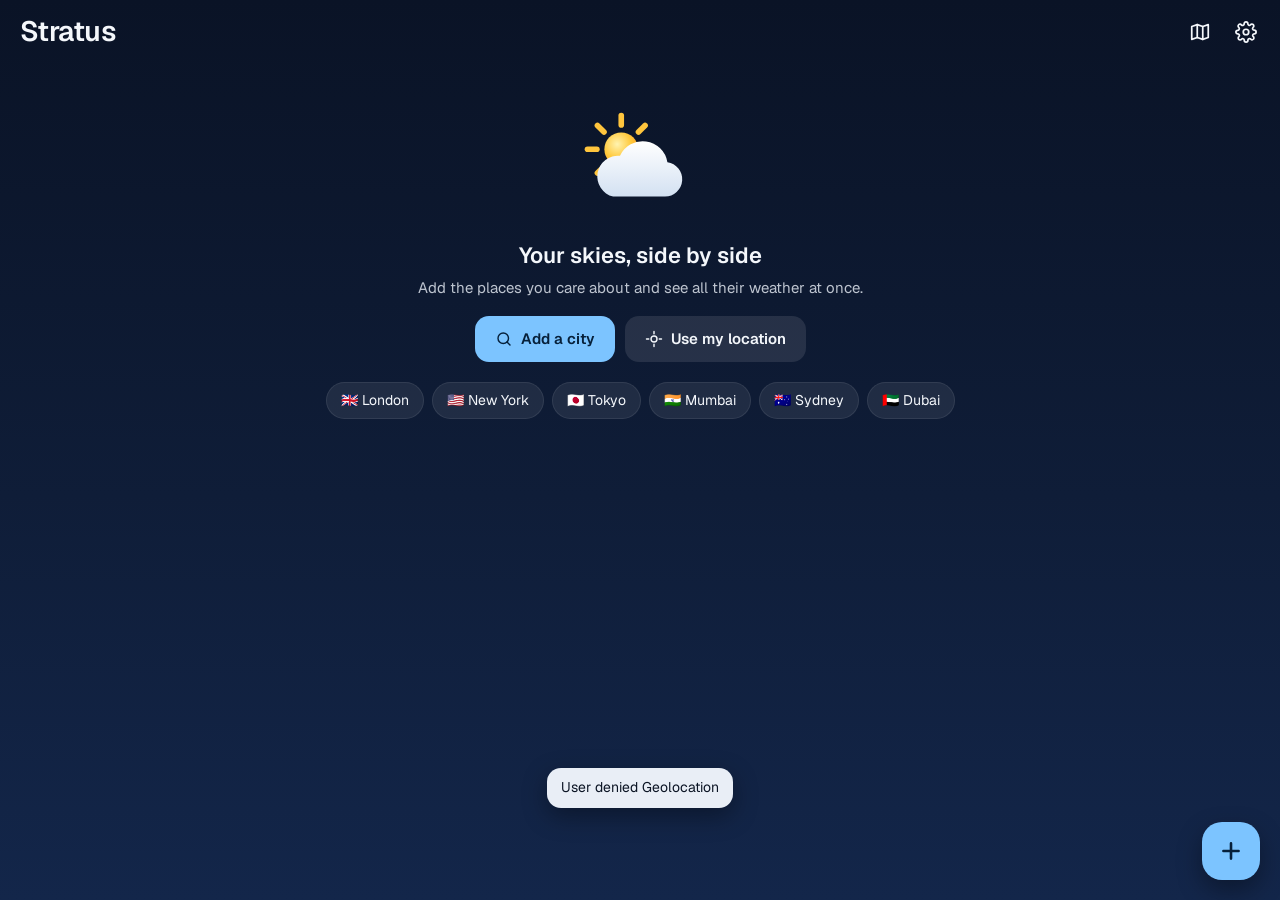
==== commit 6eafaa37: "Restore original Stratus weather app UI in Android APK" ====
--- a/weather/android/assets/www/index.html
+++ b/weather/android/assets/www/index.html
@@ -3,239 +3,96 @@
 <head>
 <meta charset="utf-8">
 <meta name="viewport" content="width=device-width, initial-scale=1, viewport-fit=cover">
-<title>Notes & Workspace</title>
-<style>
-  :root {
-    --bg: #0f172a;
-    --card: #1e293b;
-    --card-border: rgba(255, 255, 255, 0.08);
-    --txt: #f8fafc;
-    --muted: #94a3b8;
-    --accent: #38bdf8;
-    --accent-glow: rgba(56, 189, 248, 0.2);
-  }
-  * { box-sizing: border-box; margin: 0; padding: 0; }
-  body {
-    font-family: -apple-system, BlinkMacSystemFont, "Segoe UI", Roboto, Helvetica, Arial, sans-serif;
-    background: var(--bg);
-    color: var(--txt);
-    min-height: 100vh;
-    padding: 24px 20px;
-    display: flex;
-    flex-direction: column;
-    align-items: center;
-  }
-  .container {
-    width: 100%;
-    max-width: 680px;
-  }
-  header {
-    display: flex;
-    align-items: center;
-    justify-content: space-between;
-    margin-bottom: 24px;
-    padding-bottom: 16px;
-    border-bottom: 1px solid var(--card-border);
-  }
-  .title-group h1 {
-    font-size: 20px;
-    font-weight: 600;
-    letter-spacing: -0.02em;
-  }
-  .title-group p {
-    font-size: 13px;
-    color: var(--muted);
-    margin-top: 2px;
-  }
-  .badge {
-    font-size: 11px;
-    background: rgba(56, 189, 248, 0.12);
-    color: var(--accent);
-    border: 1px solid rgba(56, 189, 248, 0.25);
-    padding: 4px 10px;
-    border-radius: 20px;
-    font-weight: 500;
-  }
-  .card {
-    background: var(--card);
-    border: 1px solid var(--card-border);
-    border-radius: 14px;
-    padding: 18px;
-    margin-bottom: 16px;
-    box-shadow: 0 4px 20px rgba(0, 0, 0, 0.2);
-  }
-  .card-header {
-    display: flex;
-    align-items: center;
-    justify-content: space-between;
-    margin-bottom: 12px;
-  }
-  .card-title {
-    font-size: 14px;
-    font-weight: 600;
-  }
-  textarea {
-    width: 100%;
-    height: 180px;
-    background: rgba(15, 23, 42, 0.6);
-    border: 1px solid var(--card-border);
-    border-radius: 10px;
-    color: var(--txt);
-    font-family: inherit;
-    font-size: 14px;
-    line-height: 1.6;
-    padding: 14px;
-    outline: none;
-    resize: vertical;
-    transition: border-color 0.2s;
-  }
-  textarea:focus {
-    border-color: var(--accent);
-  }
-  .actions {
-    display: flex;
-    justify-content: flex-end;
-    gap: 10px;
-    margin-top: 12px;
-  }
-  button {
-    background: var(--accent);
-    color: #0b1424;
-    border: none;
-    font-weight: 600;
-    font-size: 13px;
-    padding: 8px 16px;
-    border-radius: 8px;
-    cursor: pointer;
-    transition: opacity 0.2s;
-  }
-  button:hover {
-    opacity: 0.9;
-  }
-  button.ghost {
-    background: transparent;
-    color: var(--muted);
-    border: 1px solid var(--card-border);
-  }
-  button.ghost:hover {
-    color: var(--txt);
-    border-color: rgba(255, 255, 255, 0.2);
-  }
-  .grid-2 {
-    display: grid;
-    grid-template-columns: 1fr 1fr;
-    gap: 12px;
-  }
-  .stat-card {
-    background: var(--card);
-    border: 1px solid var(--card-border);
-    border-radius: 12px;
-    padding: 14px;
-  }
-  .stat-label {
-    font-size: 12px;
-    color: var(--muted);
-  }
-  .stat-val {
-    font-size: 18px;
-    font-weight: 600;
-    margin-top: 4px;
-  }
-  .toast {
-    position: fixed;
-    bottom: 24px;
-    left: 50%;
-    transform: translateX(-50%);
-    background: rgba(15, 23, 42, 0.95);
-    border: 1px solid var(--card-border);
-    color: #fff;
-    padding: 8px 18px;
-    border-radius: 20px;
-    font-size: 12px;
-    opacity: 0;
-    pointer-events: none;
-    transition: opacity 0.3s;
-  }
-  .toast.show {
-    opacity: 1;
-  }
-</style>
+<meta name="color-scheme" content="dark">
+<title>Stratus</title>
+<link rel="stylesheet" href="vendor/leaflet/leaflet.css">
+<link rel="stylesheet" href="css/app.css">
 </head>
 <body>
-<div class="container">
-  <header>
-    <div class="title-group">
-      <h1>Personal Workspace</h1>
-      <p>Clean minimal template</p>
+<!-- shared gradients for the weather icons (not display:none, or Chrome drops the gradients) -->
+<svg id="svg-defs" width="0" height="0" style="position:absolute" aria-hidden="true">
+  <defs>
+    <radialGradient id="g-sun" cx=".38" cy=".35" r=".75"><stop offset="0" stop-color="#fff3b0"/><stop offset=".55" stop-color="#ffc93c"/><stop offset="1" stop-color="#ff9b28"/></radialGradient>
+    <linearGradient id="g-moon" x1="0" y1="0" x2="1" y2="1"><stop offset="0" stop-color="#fffbe8"/><stop offset="1" stop-color="#d9d3ff"/></linearGradient>
+    <linearGradient id="g-cloud" x1="0" y1="0" x2="0" y2="1"><stop offset="0" stop-color="#ffffff"/><stop offset="1" stop-color="#d3e1f2"/></linearGradient>
+    <linearGradient id="g-cloud-dark" x1="0" y1="0" x2="0" y2="1"><stop offset="0" stop-color="#b9c6d8"/><stop offset="1" stop-color="#7b8ba3"/></linearGradient>
+    <linearGradient id="g-bolt" x1="0" y1="0" x2="0" y2="1"><stop offset="0" stop-color="#ffe680"/><stop offset="1" stop-color="#ffb321"/></linearGradient>
+  </defs>
+</svg>
+
+<div id="backdrop" aria-hidden="true">
+  <div class="bd bd-a"></div>
+  <div class="bd bd-b"></div>
+  <canvas id="sky"></canvas>
+</div>
+
+<!-- Home: every saved city at once -->
+<main id="home" class="view show">
+  <header class="topbar">
+    <div class="brand">
+      <h1>Stratus</h1>
+      <p id="home-sub" class="muted"></p>
     </div>
-    <span class="badge">Ready</span>
+    <div class="actions">
+      <button class="icon-btn" data-act="radar" aria-label="Radar map"></button>
+      <button class="icon-btn" data-act="settings" aria-label="Settings"></button>
+    </div>
   </header>
+  <div class="ptr" aria-hidden="true"><div class="ptr-spin"></div></div>
+  <div id="home-scroll" class="scroll">
+    <div class="seg-row">
+      <div class="seg" role="tablist" id="mode-seg">
+        <button role="tab" data-mode="cards">Cities</button>
+        <button role="tab" data-mode="compare">Compare</button>
+      </div>
+      <button class="chip-btn" data-act="edit" id="edit-btn">Edit</button>
+    </div>
+    <div id="cards" class="cards"></div>
+    <div id="compare" class="compare" hidden></div>
+    <p id="home-foot" class="foot muted"></p>
+  </div>
+  <button class="fab" data-act="search" aria-label="Add a city"></button>
+</main>
 
-  <div class="card">
-    <div class="card-header">
-      <span class="card-title">Quick Scratchpad</span>
-      <span id="charCount" style="font-size:12px;color:var(--muted)">0 characters</span>
+<!-- One city, swipe sideways for the next -->
+<section id="detail" class="view" aria-label="City forecast">
+  <header class="d-top">
+    <button class="icon-btn" data-act="back" aria-label="Back"></button>
+    <div class="d-title"><span id="d-name"></span><div id="d-dots" class="dots"></div></div>
+    <button class="icon-btn" data-act="radar-here" aria-label="Radar for this city"></button>
+  </header>
+  <div id="pager" class="pager"></div>
+</section>
+
+<!-- Radar -->
+<section id="radar" class="view" aria-label="Radar map">
+  <div id="map"></div>
+  <header class="r-top">
+    <button class="icon-btn solid" data-act="back" aria-label="Back"></button>
+    <div class="r-title"><b>Radar</b><span id="r-time" class="muted"></span></div>
+    <button class="icon-btn solid" data-act="r-locate" aria-label="Center on my location"></button>
+  </header>
+  <div class="r-panel">
+    <div class="r-row">
+      <button class="icon-btn solid" id="r-play" aria-label="Play"></button>
+      <input id="r-slider" type="range" min="0" max="0" value="0" aria-label="Radar time">
     </div>
-    <textarea id="noteInput" placeholder="Type notes or tasks here..."></textarea>
-    <div class="actions">
-      <button class="ghost" onclick="clearNote()">Clear</button>
-      <button onclick="saveNote()">Save</button>
-    </div>
+    <div class="r-legend"><span>Light</span><i></i><span>Heavy</span></div>
+    <p class="r-credit muted">Radar © RainViewer · Map © Esri, HERE, Garmin, © OpenStreetMap contributors</p>
   </div>
+</section>
 
-  <div class="grid-2">
-    <div class="stat-card">
-      <div class="stat-label">Saved Entries</div>
-      <div class="stat-val" id="entryCount">1</div>
-    </div>
-    <div class="stat-card">
-      <div class="stat-label">System Status</div>
-      <div class="stat-val" style="color:#4ade80">Active</div>
-    </div>
+<div id="sheet" class="sheet-layer" hidden>
+  <div class="sheet-scrim" data-act="close-sheet"></div>
+  <div class="sheet" role="dialog" aria-modal="true">
+    <div class="sheet-grip"></div>
+    <div class="sheet-body"></div>
   </div>
 </div>
 
-<div id="toast" class="toast">Saved to local storage</div>
+<div id="toast" role="status" aria-live="polite"></div>
 
-<script>
-  const noteEl = document.getElementById("noteInput");
-  const countEl = document.getElementById("charCount");
-  const toastEl = document.getElementById("toast");
-
-  noteEl.value = localStorage.getItem("workspace_note") || "Welcome to your personal workspace.\n- Clean minimal layout\n- Auto-saves locally";
-  updateCount();
-
-  noteEl.addEventListener("input", updateCount);
-
-  function updateCount() {
-    countEl.textContent = noteEl.value.length + " characters";
-  }
-
-  function saveNote() {
-    localStorage.setItem("workspace_note", noteEl.value);
-    showToast("Notes saved successfully");
-  }
-
-  function clearNote() {
-    noteEl.value = "";
-    updateCount();
-    localStorage.removeItem("workspace_note");
-    showToast("Scratchpad cleared");
-  }
-
-  function showToast(msg) {
-    toastEl.textContent = msg;
-    toastEl.classList.add("show");
-    setTimeout(() => toastEl.classList.remove("show"), 2000);
-  }
-
-  // Safe Android WebView Stratus bridge stub (prevents any console errors)
-  window.Stratus = window.Stratus || {
-    setInsets: function() {},
-    onLocation: function() {},
-    onResume: function() {},
-    back: function() { return false; }
-  };
-</script>
+<script src="vendor/leaflet/leaflet.js"></script>
+<script type="module" src="js/app.js"></script>
 </body>
 </html>
--- a/weather/android/assets/www/vendor/leaflet/leaflet.css
+++ b/weather/android/assets/www/vendor/leaflet/leaflet.css
@@ -0,0 +1,661 @@
+/* required styles */
+
+.leaflet-pane,
+.leaflet-tile,
+.leaflet-marker-icon,
+.leaflet-marker-shadow,
+.leaflet-tile-container,
+.leaflet-pane > svg,
+.leaflet-pane > canvas,
+.leaflet-zoom-box,
+.leaflet-image-layer,
+.leaflet-layer {
+	position: absolute;
+	left: 0;
+	top: 0;
+	}
+.leaflet-container {
+	overflow: hidden;
+	}
+.leaflet-tile,
+.leaflet-marker-icon,
+.leaflet-marker-shadow {
+	-webkit-user-select: none;
+	   -moz-user-select: none;
+	        user-select: none;
+	  -webkit-user-drag: none;
+	}
+/* Prevents IE11 from highlighting tiles in blue */
+.leaflet-tile::selection {
+	background: transparent;
+}
+/* Safari renders non-retina tile on retina better with this, but Chrome is worse */
+.leaflet-safari .leaflet-tile {
+	image-rendering: -webkit-optimize-contrast;
+	}
+/* hack that prevents hw layers "stretching" when loading new tiles */
+.leaflet-safari .leaflet-tile-container {
+	width: 1600px;
+	height: 1600px;
+	-webkit-transform-origin: 0 0;
+	}
+.leaflet-marker-icon,
+.leaflet-marker-shadow {
+	display: block;
+	}
+/* .leaflet-container svg: reset svg max-width decleration shipped in Joomla! (joomla.org) 3.x */
+/* .leaflet-container img: map is broken in FF if you have max-width: 100% on tiles */
+.leaflet-container .leaflet-overlay-pane svg {
+	max-width: none !important;
+	max-height: none !important;
+	}
+.leaflet-container .leaflet-marker-pane img,
+.leaflet-container .leaflet-shadow-pane img,
+.leaflet-container .leaflet-tile-pane img,
+.leaflet-container img.leaflet-image-layer,
+.leaflet-container .leaflet-tile {
+	max-width: none !important;
+	max-height: none !important;
+	width: auto;
+	padding: 0;
+	}
+
+.leaflet-container img.leaflet-tile {
+	/* See: https://bugs.chromium.org/p/chromium/issues/detail?id=600120 */
+	mix-blend-mode: plus-lighter;
+}
+
+.leaflet-container.leaflet-touch-zoom {
+	-ms-touch-action: pan-x pan-y;
+	touch-action: pan-x pan-y;
+	}
+.leaflet-container.leaflet-touch-drag {
+	-ms-touch-action: pinch-zoom;
+	/* Fallback for FF which doesn't support pinch-zoom */
+	touch-action: none;
+	touch-action: pinch-zoom;
+}
+.leaflet-container.leaflet-touch-drag.leaflet-touch-zoom {
+	-ms-touch-action: none;
+	touch-action: none;
+}
+.leaflet-container {
+	-webkit-tap-highlight-color: transparent;
+}
+.leaflet-container a {
+	-webkit-tap-highlight-color: rgba(51, 181, 229, 0.4);
+}
+.leaflet-tile {
+	filter: inherit;
+	visibility: hidden;
+	}
+.leaflet-tile-loaded {
+	visibility: inherit;
+	}
+.leaflet-zoom-box {
+	width: 0;
+	height: 0;
+	-moz-box-sizing: border-box;
+	     box-sizing: border-box;
+	z-index: 800;
+	}
+/* workaround for https://bugzilla.mozilla.org/show_bug.cgi?id=888319 */
+.leaflet-overlay-pane svg {
+	-moz-user-select: none;
+	}
+
+.leaflet-pane         { z-index: 400; }
+
+.leaflet-tile-pane    { z-index: 200; }
+.leaflet-overlay-pane { z-index: 400; }
+.leaflet-shadow-pane  { z-index: 500; }
+.leaflet-marker-pane  { z-index: 600; }
+.leaflet-tooltip-pane   { z-index: 650; }
+.leaflet-popup-pane   { z-index: 700; }
+
+.leaflet-map-pane canvas { z-index: 100; }
+.leaflet-map-pane svg    { z-index: 200; }
+
+.leaflet-vml-shape {
+	width: 1px;
+	height: 1px;
+	}
+.lvml {
+	behavior: url(#default#VML);
+	display: inline-block;
+	position: absolute;
+	}
+
+
+/* control positioning */
+
+.leaflet-control {
+	position: relative;
+	z-index: 800;
+	pointer-events: visiblePainted; /* IE 9-10 doesn't have auto */
+	pointer-events: auto;
+	}
+.leaflet-top,
+.leaflet-bottom {
+	position: absolute;
+	z-index: 1000;
+	pointer-events: none;
+	}
+.leaflet-top {
+	top: 0;
+	}
+.leaflet-right {
+	right: 0;
+	}
+.leaflet-bottom {
+	bottom: 0;
+	}
+.leaflet-left {
+	left: 0;
+	}
+.leaflet-control {
+	float: left;
+	clear: both;
+	}
+.leaflet-right .leaflet-control {
+	float: right;
+	}
+.leaflet-top .leaflet-control {
+	margin-top: 10px;
+	}
+.leaflet-bottom .leaflet-control {
+	margin-bottom: 10px;
+	}
+.leaflet-left .leaflet-control {
+	margin-left: 10px;
+	}
+.leaflet-right .leaflet-control {
+	margin-right: 10px;
+	}
+
+
+/* zoom and fade animations */
+
+.leaflet-fade-anim .leaflet-popup {
+	opacity: 0;
+	-webkit-transition: opacity 0.2s linear;
+	   -moz-transition: opacity 0.2s linear;
+	        transition: opacity 0.2s linear;
+	}
+.leaflet-fade-anim .leaflet-map-pane .leaflet-popup {
+	opacity: 1;
+	}
+.leaflet-zoom-animated {
+	-webkit-transform-origin: 0 0;
+	    -ms-transform-origin: 0 0;
+	        transform-origin: 0 0;
+	}
+svg.leaflet-zoom-animated {
+	will-change: transform;
+}
+
+.leaflet-zoom-anim .leaflet-zoom-animated {
+	-webkit-transition: -webkit-transform 0.25s cubic-bezier(0,0,0.25,1);
+	   -moz-transition:    -moz-transform 0.25s cubic-bezier(0,0,0.25,1);
+	        transition:         transform 0.25s cubic-bezier(0,0,0.25,1);
+	}
+.leaflet-zoom-anim .leaflet-tile,
+.leaflet-pan-anim .leaflet-tile {
+	-webkit-transition: none;
+	   -moz-transition: none;
+	        transition: none;
+	}
+
+.leaflet-zoom-anim .leaflet-zoom-hide {
+	visibility: hidden;
+	}
+
+
+/* cursors */
+
+.leaflet-interactive {
+	cursor: pointer;
+	}
+.leaflet-grab {
+	cursor: -webkit-grab;
+	cursor:    -moz-grab;
+	cursor:         grab;
+	}
+.leaflet-crosshair,
+.leaflet-crosshair .leaflet-interactive {
+	cursor: crosshair;
+	}
+.leaflet-popup-pane,
+.leaflet-control {
+	cursor: auto;
+	}
+.leaflet-dragging .leaflet-grab,
+.leaflet-dragging .leaflet-grab .leaflet-interactive,
+.leaflet-dragging .leaflet-marker-draggable {
+	cursor: move;
+	cursor: -webkit-grabbing;
+	cursor:    -moz-grabbing;
+	cursor:         grabbing;
+	}
+
+/* marker & overlays interactivity */
+.leaflet-marker-icon,
+.leaflet-marker-shadow,
+.leaflet-image-layer,
+.leaflet-pane > svg path,
+.leaflet-tile-container {
+	pointer-events: none;
+	}
+
+.leaflet-marker-icon.leaflet-interactive,
+.leaflet-image-layer.leaflet-interactive,
+.leaflet-pane > svg path.leaflet-interactive,
+svg.leaflet-image-layer.leaflet-interactive path {
+	pointer-events: visiblePainted; /* IE 9-10 doesn't have auto */
+	pointer-events: auto;
+	}
+
+/* visual tweaks */
+
+.leaflet-container {
+	background: #ddd;
+	outline-offset: 1px;
+	}
+.leaflet-container a {
+	color: #0078A8;
+	}
+.leaflet-zoom-box {
+	border: 2px dotted #38f;
+	background: rgba(255,255,255,0.5);
+	}
+
+
+/* general typography */
+.leaflet-container {
+	font-family: "Helvetica Neue", Arial, Helvetica, sans-serif;
+	font-size: 12px;
+	font-size: 0.75rem;
+	line-height: 1.5;
+	}
+
+
+/* general toolbar styles */
+
+.leaflet-bar {
+	box-shadow: 0 1px 5px rgba(0,0,0,0.65);
+	border-radius: 4px;
+	}
+.leaflet-bar a {
+	background-color: #fff;
+	border-bottom: 1px solid #ccc;
+	width: 26px;
+	height: 26px;
+	line-height: 26px;
+	display: block;
+	text-align: center;
+	text-decoration: none;
+	color: black;
+	}
+.leaflet-bar a,
+.leaflet-control-layers-toggle {
+	background-position: 50% 50%;
+	background-repeat: no-repeat;
+	display: block;
+	}
+.leaflet-bar a:hover,
+.leaflet-bar a:focus {
+	background-color: #f4f4f4;
+	}
+.leaflet-bar a:first-child {
+	border-top-left-radius: 4px;
+	border-top-right-radius: 4px;
+	}
+.leaflet-bar a:last-child {
+	border-bottom-left-radius: 4px;
+	border-bottom-right-radius: 4px;
+	border-bottom: none;
+	}
+.leaflet-bar a.leaflet-disabled {
+	cursor: default;
+	background-color: #f4f4f4;
+	color: #bbb;
+	}
+
+.leaflet-touch .leaflet-bar a {
+	width: 30px;
+	height: 30px;
+	line-height: 30px;
+	}
+.leaflet-touch .leaflet-bar a:first-child {
+	border-top-left-radius: 2px;
+	border-top-right-radius: 2px;
+	}
+.leaflet-touch .leaflet-bar a:last-child {
+	border-bottom-left-radius: 2px;
+	border-bottom-right-radius: 2px;
+	}
+
+/* zoom control */
+
+.leaflet-control-zoom-in,
+.leaflet-control-zoom-out {
+	font: bold 18px 'Lucida Console', Monaco, monospace;
+	text-indent: 1px;
+	}
+
+.leaflet-touch .leaflet-control-zoom-in, .leaflet-touch .leaflet-control-zoom-out  {
+	font-size: 22px;
+	}
+
+
+/* layers control */
+
+.leaflet-control-layers {
+	box-shadow: 0 1px 5px rgba(0,0,0,0.4);
+	background: #fff;
+	border-radius: 5px;
+	}
+.leaflet-control-layers-toggle {
+	background-image: url(images/layers.png);
+	width: 36px;
+	height: 36px;
+	}
+.leaflet-retina .leaflet-control-layers-toggle {
+	background-image: url(images/layers-2x.png);
+	background-size: 26px 26px;
+	}
+.leaflet-touch .leaflet-control-layers-toggle {
+	width: 44px;
+	height: 44px;
+	}
+.leaflet-control-layers .leaflet-control-layers-list,
+.leaflet-control-layers-expanded .leaflet-control-layers-toggle {
+	display: none;
+	}
+.leaflet-control-layers-expanded .leaflet-control-layers-list {
+	display: block;
+	position: relative;
+	}
+.leaflet-control-layers-expanded {
+	padding: 6px 10px 6px 6px;
+	color: #333;
+	background: #fff;
+	}
+.leaflet-control-layers-scrollbar {
+	overflow-y: scroll;
+	overflow-x: hidden;
+	padding-right: 5px;
+	}
+.leaflet-control-layers-selector {
+	margin-top: 2px;
+	position: relative;
+	top: 1px;
+	}
+.leaflet-control-layers label {
+	display: block;
+	font-size: 13px;
+	font-size: 1.08333em;
+	}
+.leaflet-control-layers-separator {
+	height: 0;
+	border-top: 1px solid #ddd;
+	margin: 5px -10px 5px -6px;
+	}
+
+/* Default icon URLs */
+.leaflet-default-icon-path { /* used only in path-guessing heuristic, see L.Icon.Default */
+	background-image: url(images/marker-icon.png);
+	}
+
+
+/* attribution and scale controls */
+
+.leaflet-container .leaflet-control-attribution {
+	background: #fff;
+	background: rgba(255, 255, 255, 0.8);
+	margin: 0;
+	}
+.leaflet-control-attribution,
+.leaflet-control-scale-line {
+	padding: 0 5px;
+	color: #333;
+	line-height: 1.4;
+	}
+.leaflet-control-attribution a {
+	text-decoration: none;
+	}
+.leaflet-control-attribution a:hover,
+.leaflet-control-attribution a:focus {
+	text-decoration: underline;
+	}
+.leaflet-attribution-flag {
+	display: inline !important;
+	vertical-align: baseline !important;
+	width: 1em;
+	height: 0.6669em;
+	}
+.leaflet-left .leaflet-control-scale {
+	margin-left: 5px;
+	}
+.leaflet-bottom .leaflet-control-scale {
+	margin-bottom: 5px;
+	}
+.leaflet-control-scale-line {
+	border: 2px solid #777;
+	border-top: none;
+	line-height: 1.1;
+	padding: 2px 5px 1px;
+	white-space: nowrap;
+	-moz-box-sizing: border-box;
+	     box-sizing: border-box;
+	background: rgba(255, 255, 255, 0.8);
+	text-shadow: 1px 1px #fff;
+	}
+.leaflet-control-scale-line:not(:first-child) {
+	border-top: 2px solid #777;
+	border-bottom: none;
+	margin-top: -2px;
+	}
+.leaflet-control-scale-line:not(:first-child):not(:last-child) {
+	border-bottom: 2px solid #777;
+	}
+
+.leaflet-touch .leaflet-control-attribution,
+.leaflet-touch .leaflet-control-layers,
+.leaflet-touch .leaflet-bar {
+	box-shadow: none;
+	}
+.leaflet-touch .leaflet-control-layers,
+.leaflet-touch .leaflet-bar {
+	border: 2px solid rgba(0,0,0,0.2);
+	background-clip: padding-box;
+	}
+
+
+/* popup */
+
+.leaflet-popup {
+	position: absolute;
+	text-align: center;
+	margin-bottom: 20px;
+	}
+.leaflet-popup-content-wrapper {
+	padding: 1px;
+	text-align: left;
+	border-radius: 12px;
+	}
+.leaflet-popup-content {
+	margin: 13px 24px 13px 20px;
+	line-height: 1.3;
+	font-size: 13px;
+	font-size: 1.08333em;
+	min-height: 1px;
+	}
+.leaflet-popup-content p {
+	margin: 17px 0;
+	margin: 1.3em 0;
+	}
+.leaflet-popup-tip-container {
+	width: 40px;
+	height: 20px;
+	position: absolute;
+	left: 50%;
+	margin-top: -1px;
+	margin-left: -20px;
+	overflow: hidden;
+	pointer-events: none;
+	}
+.leaflet-popup-tip {
+	width: 17px;
+	height: 17px;
+	padding: 1px;
+
+	margin: -10px auto 0;
+	pointer-events: auto;
+
+	-webkit-transform: rotate(45deg);
+	   -moz-transform: rotate(45deg);
+	    -ms-transform: rotate(45deg);
+	        transform: rotate(45deg);
+	}
+.leaflet-popup-content-wrapper,
+.leaflet-popup-tip {
+	background: white;
+	color: #333;
+	box-shadow: 0 3px 14px rgba(0,0,0,0.4);
+	}
+.leaflet-container a.leaflet-popup-close-button {
+	position: absolute;
+	top: 0;
+	right: 0;
+	border: none;
+	text-align: center;
+	width: 24px;
+	height: 24px;
+	font: 16px/24px Tahoma, Verdana, sans-serif;
+	color: #757575;
+	text-decoration: none;
+	background: transparent;
+	}
+.leaflet-container a.leaflet-popup-close-button:hover,
+.leaflet-container a.leaflet-popup-close-button:focus {
+	color: #585858;
+	}
+.leaflet-popup-scrolled {
+	overflow: auto;
+	}
+
+.leaflet-oldie .leaflet-popup-content-wrapper {
+	-ms-zoom: 1;
+	}
+.leaflet-oldie .leaflet-popup-tip {
+	width: 24px;
+	margin: 0 auto;
+
+	-ms-filter: "progid:DXImageTransform.Microsoft.Matrix(M11=0.70710678, M12=0.70710678, M21=-0.70710678, M22=0.70710678)";
+	filter: progid:DXImageTransform.Microsoft.Matrix(M11=0.70710678, M12=0.70710678, M21=-0.70710678, M22=0.70710678);
+	}
+
+.leaflet-oldie .leaflet-control-zoom,
+.leaflet-oldie .leaflet-control-layers,
+.leaflet-oldie .leaflet-popup-content-wrapper,
+.leaflet-oldie .leaflet-popup-tip {
+	border: 1px solid #999;
+	}
+
+
+/* div icon */
+
+.leaflet-div-icon {
+	background: #fff;
+	border: 1px solid #666;
+	}
+
+
+/* Tooltip */
+/* Base styles for the element that has a tooltip */
+.leaflet-tooltip {
+	position: absolute;
+	padding: 6px;
+	background-color: #fff;
+	border: 1px solid #fff;
+	border-radius: 3px;
+	color: #222;
+	white-space: nowrap;
+	-webkit-user-select: none;
+	-moz-user-select: none;
+	-ms-user-select: none;
+	user-select: none;
+	pointer-events: none;
+	box-shadow: 0 1px 3px rgba(0,0,0,0.4);
+	}
+.leaflet-tooltip.leaflet-interactive {
+	cursor: pointer;
+	pointer-events: auto;
+	}
+.leaflet-tooltip-top:before,
+.leaflet-tooltip-bottom:before,
+.leaflet-tooltip-left:before,
+.leaflet-tooltip-right:before {
+	position: absolute;
+	pointer-events: none;
+	border: 6px solid transparent;
+	background: transparent;
+	content: "";
+	}
+
+/* Directions */
+
+.leaflet-tooltip-bottom {
+	margin-top: 6px;
+}
+.leaflet-tooltip-top {
+	margin-top: -6px;
+}
+.leaflet-tooltip-bottom:before,
+.leaflet-tooltip-top:before {
+	left: 50%;
+	margin-left: -6px;
+	}
+.leaflet-tooltip-top:before {
+	bottom: 0;
+	margin-bottom: -12px;
+	border-top-color: #fff;
+	}
+.leaflet-tooltip-bottom:before {
+	top: 0;
+	margin-top: -12px;
+	margin-left: -6px;
+	border-bottom-color: #fff;
+	}
+.leaflet-tooltip-left {
+	margin-left: -6px;
+}
+.leaflet-tooltip-right {
+	margin-left: 6px;
+}
+.leaflet-tooltip-left:before,
+.leaflet-tooltip-right:before {
+	top: 50%;
+	margin-top: -6px;
+	}
+.leaflet-tooltip-left:before {
+	right: 0;
+	margin-right: -12px;
+	border-left-color: #fff;
+	}
+.leaflet-tooltip-right:before {
+	left: 0;
+	margin-left: -12px;
+	border-right-color: #fff;
+	}
+
+/* Printing */
+
+@media print {
+	/* Prevent printers from removing background-images of controls. */
+	.leaflet-control {
+		-webkit-print-color-adjust: exact;
+		print-color-adjust: exact;
+		}
+	}
--- a/weather/android/assets/www/css/app.css
+++ b/weather/android/assets/www/css/app.css
@@ -0,0 +1,506 @@
+@font-face { font-family: Geist; src: url(../fonts/geist_regular.ttf); font-weight: 400; }
+@font-face { font-family: Geist; src: url(../fonts/geist_medium.ttf); font-weight: 500; }
+@font-face { font-family: Geist; src: url(../fonts/geist_semibold.ttf); font-weight: 600; }
+
+:root {
+  --sat: env(safe-area-inset-top, 0px);
+  --sab: env(safe-area-inset-bottom, 0px);
+  --sal: env(safe-area-inset-left, 0px);
+  --sar: env(safe-area-inset-right, 0px);
+  --ground: #0b1424;
+  --surface: #131c2e;          /* solid panels: compare chart, sheets */
+  --surface-2: #1b2640;
+  --glass: rgba(12, 22, 44, 0.26);
+  --glass-strong: rgba(10, 18, 36, 0.45);
+  --line: rgba(255, 255, 255, 0.12);
+  --hair: rgba(255, 255, 255, 0.08);
+  --text: #f4f7fb;
+  --text-2: rgba(240, 245, 252, 0.78);
+  --muted: rgba(230, 238, 250, 0.58);
+  --accent: #7cc4ff;
+  --good: #0ca30c;
+  --warning: #fab219;
+  --serious: #ec835a;
+  --critical: #d03b3b;
+  --radius: 22px;
+  --ease: cubic-bezier(.2, .8, .2, 1);
+  color-scheme: dark;
+}
+
+* { box-sizing: border-box; -webkit-tap-highlight-color: transparent; }
+html, body { margin: 0; height: 100%; overflow: hidden; background: var(--ground); }
+body {
+  font-family: Geist, system-ui, -apple-system, "Segoe UI", Roboto, sans-serif;
+  color: var(--text);
+  font-size: 15px;
+  line-height: 1.4;
+  -webkit-font-smoothing: antialiased;
+  user-select: none;
+  -webkit-user-select: none;
+}
+button { font: inherit; color: inherit; background: none; border: 0; padding: 0; cursor: pointer; }
+input { font: inherit; color: inherit; }
+h1, h2, h3, p { margin: 0; }
+.muted { color: var(--muted); }
+.glyph { width: 22px; height: 22px; display: block; }
+.wx-icon { display: block; overflow: visible; }
+[hidden] { display: none !important; }
+
+/* ---------------------------------------------------------------- backdrop */
+#backdrop { position: fixed; inset: 0; z-index: 0; }
+.bd { position: absolute; inset: 0; transition: opacity .7s ease; background: linear-gradient(180deg, var(--g1), var(--g2) 55%, var(--g3)); }
+.bd-b { opacity: 0; }
+#sky { position: absolute; inset: 0; width: 100%; height: 100%; }
+
+.t-home { --g1: #0a1326; --g2: #0f1d38; --g3: #13264a; }
+.t-clear-day { --g1: #1a62c9; --g2: #3b8ae0; --g3: #6fb1e6; }
+.t-clear-night { --g1: #060b1c; --g2: #0f1f48; --g3: #1b3366; }
+.t-partly-day { --g1: #2a62a8; --g2: #4f86bf; --g3: #7da7cf; }
+.t-partly-night { --g1: #0b1327; --g2: #19294b; --g3: #2b3f66; }
+.t-cloudy-day { --g1: #45566b; --g2: #627388; --g3: #8494a7; }
+.t-cloudy-night { --g1: #12171e; --g2: #212a36; --g3: #343e4c; }
+.t-rain-day { --g1: #314256; --g2: #475a71; --g3: #62758b; }
+.t-rain-night { --g1: #0a111e; --g2: #142137; --g3: #223149; }
+.t-storm-day { --g1: #26293a; --g2: #3a3c54; --g3: #554e6c; }
+.t-storm-night { --g1: #0b0a15; --g2: #1a192d; --g3: #2b2646; }
+.t-snow-day { --g1: #4b6684; --g2: #6a85a2; --g3: #8ca5bf; }
+.t-snow-night { --g1: #17223a; --g2: #293954; --g3: #405272; }
+.t-fog-day { --g1: #59626f; --g2: #747d8b; --g3: #8f97a3; }
+.t-fog-night { --g1: #191c23; --g2: #292d36; --g3: #3a3f4a; }
+
+/* ---------------------------------------------------------------- views */
+.view {
+  position: fixed; inset: 0; z-index: 1;
+  display: flex; flex-direction: column;
+  visibility: hidden; opacity: 0;
+  transform: translateX(24px);
+  transition: opacity .28s var(--ease), transform .28s var(--ease), visibility 0s .28s;
+}
+.view.show { visibility: visible; opacity: 1; transform: none; transition: opacity .28s var(--ease), transform .28s var(--ease); }
+#home { transform: translateX(-24px); }
+#home.show { transform: none; }
+.scroll { flex: 1; overflow-y: auto; overflow-x: hidden; overscroll-behavior: contain; -webkit-overflow-scrolling: touch; }
+.scroll::-webkit-scrollbar, .hourly::-webkit-scrollbar, .pager::-webkit-scrollbar { display: none; }
+
+.icon-btn {
+  width: 44px; height: 44px; border-radius: 50%;
+  display: grid; place-items: center; flex: none;
+  transition: background .15s;
+}
+.icon-btn:active { background: rgba(255, 255, 255, 0.14); }
+.icon-btn.solid { background: rgba(14, 22, 40, 0.72); backdrop-filter: blur(12px); -webkit-backdrop-filter: blur(12px); border: 1px solid var(--line); }
+
+/* ---------------------------------------------------------------- home */
+.topbar {
+  display: flex; align-items: center; justify-content: space-between;
+  padding: calc(var(--sat) + 10px) calc(var(--sar) + 12px) 6px calc(var(--sal) + 20px);
+}
+.brand h1 { font-size: 28px; font-weight: 600; letter-spacing: -0.02em; }
+.brand p { font-size: 13px; }
+.actions { display: flex; gap: 2px; }
+
+.seg-row { display: flex; align-items: center; justify-content: space-between; gap: 12px; padding: 8px 16px 12px; }
+.seg { display: inline-flex; padding: 3px; border-radius: 14px; background: rgba(255, 255, 255, 0.08); border: 1px solid var(--hair); }
+.seg button { padding: 7px 14px; border-radius: 11px; font-size: 14px; font-weight: 500; color: var(--text-2); min-height: 34px; }
+.seg button[aria-selected="true"] { background: rgba(255, 255, 255, 0.16); color: var(--text); }
+.chip-btn { padding: 8px 14px; border-radius: 12px; font-size: 14px; font-weight: 500; color: var(--accent); min-height: 36px; }
+.chip-btn:active { background: rgba(255, 255, 255, 0.1); }
+
+.cards {
+  display: grid; gap: 12px;
+  grid-template-columns: repeat(auto-fill, minmax(min(100%, 320px), 1fr));
+  padding: 0 calc(var(--sar) + 14px) 0 calc(var(--sal) + 14px);
+}
+.card {
+  position: relative; overflow: hidden;
+  border-radius: var(--radius);
+  padding: 16px 16px 12px;
+  background: linear-gradient(160deg, var(--g1), var(--g2) 60%, var(--g3));
+  box-shadow: 0 10px 30px rgba(0, 0, 0, 0.28), inset 0 1px 0 rgba(255, 255, 255, 0.12);
+  text-align: left; width: 100%;
+  transition: transform .18s var(--ease);
+  animation: cardIn .5s var(--ease) both;
+}
+.card:active { transform: scale(0.985); }
+.card.flash { animation: cardFlash 1.2s var(--ease); }
+@keyframes cardIn { from { opacity: 0; transform: translateY(12px); } }
+@keyframes cardFlash { 0%, 100% { box-shadow: 0 10px 30px rgba(0,0,0,.28); } 30% { box-shadow: 0 0 0 3px var(--accent), 0 10px 30px rgba(0,0,0,.28); } }
+.card-deco { position: absolute; right: -18px; top: -22px; width: 150px; height: 150px; opacity: 0.95; pointer-events: none; filter: drop-shadow(0 8px 18px rgba(0,0,0,.18)); }
+.card-head { position: relative; padding-right: 110px; }
+.card-head h3 { font-size: 19px; font-weight: 600; letter-spacing: -0.01em; display: flex; align-items: center; gap: 6px; white-space: nowrap; overflow: hidden; text-overflow: ellipsis; }
+.card-head h3 .glyph { width: 15px; height: 15px; flex: none; }
+.card-head p { font-size: 13px; color: var(--text-2); white-space: nowrap; overflow: hidden; text-overflow: ellipsis; }
+.card-main { position: relative; display: flex; align-items: flex-end; gap: 14px; margin-top: 8px; }
+.card-temp { font-size: 58px; font-weight: 500; line-height: 0.95; letter-spacing: -0.04em; text-shadow: 0 2px 14px rgba(0, 0, 0, 0.15); }
+.card-cond { padding-bottom: 6px; font-size: 14px; }
+.card-cond b { font-weight: 500; display: block; }
+.card-cond span { color: var(--text-2); }
+.card-hours {
+  position: relative; display: grid; grid-template-columns: repeat(6, 1fr);
+  margin-top: 12px; padding-top: 10px; border-top: 1px solid var(--line);
+  text-align: center; font-size: 12px;
+}
+.card-hours .wx-icon { width: 26px; height: 26px; margin: 2px auto; }
+.card-hours span { color: var(--text-2); }
+.card-hours b { font-weight: 500; font-size: 13px; }
+.card-alert {
+  position: relative; display: flex; align-items: center; gap: 8px;
+  margin-top: 10px; padding: 7px 10px; border-radius: 12px;
+  background: rgba(0, 0, 0, 0.22); font-size: 13px;
+}
+.card-alert .glyph { width: 14px; height: 14px; flex: none; }
+.sev.sm { width: 22px; height: 22px; border-radius: 7px; display: grid; place-items: center; color: #111; flex: none; }
+.card-edit { position: absolute; inset: 0; display: none; align-items: center; justify-content: flex-end; gap: 6px; padding: 0 12px; background: rgba(6, 12, 24, 0.45); backdrop-filter: blur(2px); }
+.editing .card-edit { display: flex; }
+.card-edit .icon-btn { background: rgba(14, 22, 40, 0.8); border: 1px solid var(--line); }
+.card-edit .icon-btn.danger { color: #ff8a8a; }
+.card-edit .icon-btn:disabled { opacity: .3; }
+.card .stale { position: absolute; left: 16px; bottom: 6px; font-size: 11px; color: var(--muted); }
+
+.empty { text-align: center; padding: 48px 28px 12px; }
+.empty .wx-icon { width: 120px; height: 120px; margin: 0 auto 12px; }
+.empty h2 { font-size: 22px; font-weight: 600; margin-bottom: 6px; }
+.empty p { color: var(--text-2); margin-bottom: 18px; }
+.btn {
+  display: inline-flex; align-items: center; justify-content: center; gap: 8px;
+  min-height: 46px; padding: 0 20px; border-radius: 14px;
+  background: var(--accent); color: #06203a; font-weight: 600;
+}
+.btn.ghost { background: rgba(255, 255, 255, 0.1); color: var(--text); }
+.btn .glyph { width: 18px; height: 18px; }
+.suggest { display: flex; flex-wrap: wrap; gap: 8px; justify-content: center; margin-top: 20px; }
+.suggest button { padding: 8px 14px; border-radius: 999px; background: rgba(255, 255, 255, 0.08); border: 1px solid var(--hair); font-size: 14px; }
+
+.foot { text-align: center; font-size: 12px; padding: 18px 16px calc(var(--sab) + 96px); }
+.foot a { color: inherit; }
+
+.fab {
+  position: fixed; right: calc(var(--sar) + 20px); bottom: calc(var(--sab) + 20px); z-index: 3;
+  width: 58px; height: 58px; border-radius: 20px;
+  display: grid; place-items: center;
+  background: var(--accent); color: #06203a;
+  box-shadow: 0 10px 24px rgba(0, 0, 0, 0.35);
+  transition: transform .15s;
+}
+.fab:active { transform: scale(0.94); }
+.fab .glyph { width: 26px; height: 26px; stroke-width: 2.4; }
+
+/* pull to refresh */
+.ptr { position: absolute; left: 50%; top: calc(var(--sat) + 64px); z-index: 2; transform: translate(-50%, -60px); opacity: 0; transition: transform .2s, opacity .2s; }
+.ptr-spin { width: 34px; height: 34px; border-radius: 50%; background: var(--surface-2); box-shadow: 0 4px 14px rgba(0,0,0,.35); position: relative; }
+.ptr-spin::after { content: ""; position: absolute; inset: 8px; border-radius: 50%; border: 2.5px solid var(--accent); border-right-color: transparent; }
+.ptr.spinning .ptr-spin::after { animation: spin .8s linear infinite; }
+@keyframes spin { to { transform: rotate(360deg); } }
+.loading-bar { position: fixed; left: 0; right: 0; top: 0; height: calc(var(--sat) + 2px); z-index: 50; pointer-events: none; overflow: hidden; }
+.loading-bar::after { content: ""; position: absolute; bottom: 0; height: 2px; width: 40%; background: var(--accent); animation: load 1.1s ease-in-out infinite; }
+@keyframes load { from { left: -40%; } to { left: 100%; } }
+
+/* ---------------------------------------------------------------- compare */
+.compare { padding: 0 calc(var(--sar) + 14px) 0 calc(var(--sal) + 14px); }
+.panel { background: var(--surface); border: 1px solid var(--hair); border-radius: var(--radius); padding: 16px; margin-bottom: 12px; }
+.panel h2 { font-size: 15px; font-weight: 600; margin-bottom: 2px; }
+.panel .sub { font-size: 13px; color: var(--muted); margin-bottom: 12px; }
+.c-controls { display: flex; flex-wrap: wrap; gap: 8px; margin-bottom: 10px; }
+.c-controls .seg { max-width: 100%; overflow-x: auto; scrollbar-width: none; }
+.c-controls .seg::-webkit-scrollbar { display: none; }
+.c-controls .seg button { padding: 6px 10px; font-size: 13px; min-height: 32px; white-space: nowrap; flex: none; }
+.legend { display: flex; flex-wrap: wrap; gap: 6px; margin-bottom: 8px; }
+.legend button {
+  display: inline-flex; align-items: center; gap: 7px;
+  padding: 6px 10px; border-radius: 999px; font-size: 13px; min-height: 32px;
+  border: 1px solid var(--line); color: var(--text-2);
+}
+.legend button i { width: 14px; height: 3px; border-radius: 2px; background: var(--muted); }
+.legend button[aria-pressed="true"] { color: var(--text); background: rgba(255, 255, 255, 0.06); }
+.legend button[aria-pressed="false"] i { background: transparent; border: 1px dashed var(--muted); height: 0; }
+.c-wrap { position: relative; }
+.c-svg { display: block; overflow: visible; }
+.c-grid { stroke: #2c3546; stroke-width: 1; }
+.c-tick { fill: #8d95a5; font-size: 11px; font-variant-numeric: tabular-nums; }
+.c-ring { stroke: var(--surface); stroke-width: 2; }
+.c-cross line { stroke: #8d95a5; stroke-width: 1; }
+.c-hit { touch-action: pan-y; cursor: crosshair; }
+.c-tip {
+  display: none; position: absolute; top: 4px; min-width: 150px; pointer-events: none;
+  background: #0b1222; border: 1px solid var(--line); border-radius: 12px; padding: 8px 10px; font-size: 12px;
+  box-shadow: 0 8px 24px rgba(0, 0, 0, 0.4);
+}
+.c-tip b { display: block; font-weight: 600; margin-bottom: 4px; }
+.c-tip div { display: flex; align-items: center; gap: 7px; line-height: 1.7; }
+.c-tip i { width: 8px; height: 8px; border-radius: 50%; flex: none; }
+.c-tip span { flex: 1; color: var(--text-2); white-space: nowrap; overflow: hidden; text-overflow: ellipsis; max-width: 120px; }
+.c-tip em { font-style: normal; font-weight: 600; font-variant-numeric: tabular-nums; }
+
+.ctable { width: 100%; border-collapse: collapse; font-size: 13px; font-variant-numeric: tabular-nums; }
+.ctable th { text-align: right; font-weight: 500; color: var(--muted); font-size: 12px; padding: 0 4px 8px; }
+.ctable th:first-child, .ctable td:first-child { text-align: left; }
+.ctable td { text-align: right; padding: 9px 4px; border-top: 1px solid var(--hair); white-space: nowrap; }
+.ctable td:first-child { max-width: 96px; overflow: hidden; text-overflow: ellipsis; }
+.ctable td:nth-child(2) .wx-icon { width: 20px; height: 20px; }
+.ctable th, .ctable td { padding-left: 3px; padding-right: 3px; }
+.ctable .wx-icon { width: 22px; height: 22px; display: inline-block; vertical-align: middle; margin-right: 4px; }
+.ctable tr { cursor: pointer; }
+.aqi-dot { display: inline-block; width: 8px; height: 8px; border-radius: 50%; margin-right: 5px; vertical-align: 1px; }
+
+/* ---------------------------------------------------------------- detail */
+.d-top {
+  position: relative; z-index: 3;
+  display: flex; align-items: center; gap: 4px;
+  padding: calc(var(--sat) + 6px) calc(var(--sar) + 8px) 0 calc(var(--sal) + 8px);
+}
+.d-title { flex: 1; text-align: center; min-width: 0; }
+.d-title span { font-weight: 600; font-size: 15px; display: block; white-space: nowrap; overflow: hidden; text-overflow: ellipsis; opacity: 0; transition: opacity .2s; }
+.d-title.scrolled span { opacity: 1; }
+.dots { display: flex; justify-content: center; gap: 5px; margin-top: 4px; height: 6px; }
+.dots i { width: 6px; height: 6px; border-radius: 50%; background: rgba(255, 255, 255, 0.35); transition: background .2s, width .2s; }
+.dots i.on { background: #fff; width: 16px; border-radius: 3px; }
+.dots i.here { background: none; border: 1.5px solid rgba(255, 255, 255, 0.5); }
+.dots i.here.on { background: #fff; border: 0; }
+
+.pager {
+  flex: 1; display: flex; overflow-x: auto; overflow-y: hidden;
+  scroll-snap-type: x mandatory; overscroll-behavior-x: contain;
+}
+.page { flex: 0 0 100%; scroll-snap-align: start; scroll-snap-stop: always; overflow-y: auto; overscroll-behavior-y: contain; }
+.page-in { max-width: 720px; margin: 0 auto; padding: 0 calc(var(--sar) + 14px) calc(var(--sab) + 28px) calc(var(--sal) + 14px); }
+
+.hero { text-align: center; padding: 14px 0 22px; text-shadow: 0 2px 18px rgba(0, 0, 0, 0.18); }
+.hero h2 { font-size: 30px; font-weight: 500; letter-spacing: -0.01em; display: flex; align-items: center; justify-content: center; gap: 6px; }
+.hero h2 .glyph { width: 18px; height: 18px; }
+.hero .place { font-size: 13px; color: var(--text-2); }
+.hero-temp { font-size: 104px; font-weight: 400; line-height: 1; letter-spacing: -0.05em; margin: 6px 0 2px; padding-left: 0.12em; }
+.hero-cond { font-size: 19px; font-weight: 500; display: flex; align-items: center; justify-content: center; gap: 6px; }
+.hero-cond .wx-icon { width: 34px; height: 34px; }
+.hero-hl { font-size: 16px; color: var(--text-2); margin-top: 2px; }
+.hero-note { display: inline-block; margin-top: 12px; padding: 6px 12px; border-radius: 999px; background: var(--glass); font-size: 13px; color: var(--text-2); }
+
+.box {
+  background: var(--glass);
+  backdrop-filter: blur(18px) saturate(1.2); -webkit-backdrop-filter: blur(18px) saturate(1.2);
+  border: 1px solid var(--line);
+  border-radius: var(--radius); padding: 14px 16px; margin-bottom: 12px;
+}
+.box-h { display: flex; align-items: center; gap: 7px; font-size: 12px; font-weight: 600; letter-spacing: 0.06em; text-transform: uppercase; color: var(--muted); margin-bottom: 10px; }
+.box-h .glyph { width: 15px; height: 15px; }
+.box-h .r { margin-left: auto; text-transform: none; letter-spacing: 0; font-weight: 500; }
+.box-sum { font-size: 15px; padding-bottom: 10px; margin-bottom: 10px; border-bottom: 1px solid var(--line); }
+
+.alert-box { display: flex; gap: 12px; align-items: flex-start; text-align: left; width: 100%; }
+.alert-box .sev { width: 34px; height: 34px; border-radius: 10px; display: grid; place-items: center; flex: none; color: #111; }
+.alert-box .sev .glyph { width: 19px; height: 19px; }
+.alert-box b { display: block; font-weight: 600; }
+.alert-box small { color: var(--text-2); font-size: 13px; }
+.sev-minor { background: var(--warning); }
+.sev-moderate { background: var(--serious); }
+.sev-severe, .sev-extreme { background: var(--critical); color: #fff !important; }
+
+/* hourly strip */
+.hourly { overflow-x: auto; margin: 0 -16px; padding: 0 16px; scroll-snap-type: x proximity; }
+.hourly-in { position: relative; display: flex; }
+.h-svg { position: absolute; left: 0; top: 60px; pointer-events: none; overflow: visible; }
+.hcol.sun .h-time { color: #ffd66e; font-size: 11px; padding-top: 2px; }
+.hcol.sun .h-temp { font-size: 11px; font-weight: 500; color: #ffd66e; }
+.hcol { flex: 0 0 58px; display: flex; flex-direction: column; align-items: center; scroll-snap-align: start; }
+.hcol.day-start { box-shadow: inset 1px 0 0 var(--line); }
+.h-time { font-size: 13px; color: var(--text-2); height: 20px; font-variant-numeric: tabular-nums; }
+.hcol:first-child .h-time { color: var(--text); font-weight: 600; }
+.h-icon { width: 32px; height: 32px; margin: 4px 0; }
+.h-curve { position: relative; height: 64px; width: 100%; }
+.h-temp { position: absolute; left: 0; right: 0; text-align: center; font-size: 15px; font-weight: 500; }
+.h-pop { height: 46px; display: flex; flex-direction: column; align-items: center; justify-content: flex-end; gap: 2px; font-size: 11px; color: #9ccfff; padding-top: 14px; }
+.h-popbar { height: 24px; display: flex; align-items: flex-end; }
+.h-popbar i { display: block; width: 6px; border-radius: 3px 3px 0 0; background: rgba(124, 196, 255, 0.35); }
+.h-pop.on .h-popbar i { background: #7cc4ff; }
+.h-pop span { min-height: 14px; }
+
+/* nowcast */
+.nowcast { position: relative; }
+.nc-bars { display: grid; grid-template-columns: repeat(8, 1fr); align-items: end; gap: 2px; border-bottom: 1px solid var(--line); }
+.nc-bar { height: 100%; display: flex; align-items: flex-end; justify-content: center; }
+.nc-bar i { display: block; width: 100%; max-width: 24px; border-radius: 4px 4px 0 0; background: #7cc4ff; }
+.nc-bar.sel i { background: #b9e0ff; }
+.nc-axis { display: grid; grid-template-columns: repeat(8, 1fr); gap: 2px; font-size: 11px; color: var(--muted); margin-top: 4px; }
+.nc-axis span { text-align: center; white-space: nowrap; }
+.nc-tip { font-size: 13px; min-height: 20px; margin-top: 6px; color: var(--text-2); }
+
+/* daily list */
+.drow {
+  display: grid; grid-template-columns: 74px 30px 38px 36px 1fr 36px;
+  align-items: center; gap: 6px; width: 100%;
+  padding: 9px 0; border-top: 1px solid var(--hair); text-align: left;
+  font-variant-numeric: tabular-nums;
+}
+.drow:first-of-type { border-top: 0; }
+.drow:active { background: rgba(255, 255, 255, 0.05); }
+.drow .dname { font-weight: 500; }
+.drow .wx-icon { width: 28px; height: 28px; }
+.drow .dpop { font-size: 12px; color: #9ccfff; text-align: center; }
+.drow .dlo { color: var(--text-2); text-align: right; }
+.drow .dhi { text-align: right; font-weight: 500; }
+.range { position: relative; height: 5px; border-radius: 3px; background: rgba(0, 0, 0, 0.22); margin: 0 4px; }
+.range i { position: absolute; top: 0; bottom: 0; border-radius: 3px; }
+.range b { position: absolute; top: 50%; width: 9px; height: 9px; margin: -4.5px 0 0 -4.5px; border-radius: 50%; background: #fff; box-shadow: 0 0 0 2px rgba(0, 0, 0, 0.35); }
+
+/* detail tiles */
+.tiles { display: grid; grid-template-columns: 1fr 1fr; gap: 12px; margin-bottom: 12px; }
+.tiles .box { margin: 0; min-height: 160px; display: flex; flex-direction: column; }
+.tile-v { font-size: 30px; font-weight: 500; letter-spacing: -0.02em; line-height: 1.1; }
+.tile-u { font-size: 16px; font-weight: 400; color: var(--text-2); }
+.tile-s { font-size: 13px; color: var(--text-2); margin-top: auto; padding-top: 8px; }
+.tile-art { margin: 6px 0; }
+.uvbar { position: relative; height: 6px; border-radius: 3px; margin: 12px 0 4px; background: linear-gradient(90deg, #3ecf6e, #e6cf3a 30%, #f59a3a 55%, #ef5a4a 75%, #b04ad6); }
+.uvbar b { position: absolute; top: 50%; width: 10px; height: 10px; margin: -5px 0 0 -5px; border-radius: 50%; background: #fff; box-shadow: 0 0 0 2px rgba(0, 0, 0, 0.4); }
+.compass { width: 100%; max-width: 120px; margin: 0 auto; display: block; }
+.compass text { fill: var(--muted); font-size: 10px; font-weight: 600; }
+.gauge { width: 100%; max-width: 130px; margin: 2px auto 0; display: block; }
+
+/* air quality */
+.aq-top { display: flex; align-items: center; gap: 16px; }
+.aq-ring { width: 96px; height: 96px; flex: none; }
+.aq-ring text { fill: var(--text); }
+.aq-label b { display: block; font-size: 18px; font-weight: 600; }
+.aq-label span { font-size: 13px; color: var(--text-2); }
+.aq-scale { display: grid; grid-template-columns: repeat(6, 1fr); gap: 2px; margin: 14px 0 4px; }
+.aq-scale i { height: 5px; border-radius: 3px; opacity: .35; }
+.aq-scale i.on { opacity: 1; }
+.pollutants { display: grid; grid-template-columns: 1fr 1fr; gap: 10px 18px; margin-top: 14px; }
+.pol { font-size: 13px; }
+.pol div { display: flex; justify-content: space-between; }
+.pol span { color: var(--text-2); }
+.pol em { font-style: normal; font-weight: 500; font-variant-numeric: tabular-nums; }
+.pol .bar { height: 4px; border-radius: 2px; background: rgba(255, 255, 255, 0.12); margin-top: 5px; overflow: hidden; }
+.pol .bar i { display: block; height: 100%; border-radius: 2px; }
+.aq-hours { display: flex; gap: 2px; align-items: flex-end; height: 34px; margin-top: 14px; }
+.aq-hours i { flex: 1; border-radius: 2px 2px 0 0; min-height: 3px; }
+.aq-axis { display: flex; justify-content: space-between; font-size: 11px; color: var(--muted); margin-top: 4px; }
+.pollen { margin-top: 14px; padding-top: 12px; border-top: 1px solid var(--line); }
+.pollen-row { display: flex; justify-content: space-between; font-size: 14px; padding: 4px 0; }
+.pollen-row em { font-style: normal; color: var(--text-2); }
+
+/* sun & moon */
+.sunmoon { display: grid; grid-template-columns: 1.4fr 1fr; gap: 14px; align-items: center; }
+.sun-arc { width: 100%; display: block; }
+.sun-times { display: flex; justify-content: space-between; font-size: 13px; margin-top: 4px; }
+.sun-times span { color: var(--text-2); display: block; font-size: 11px; }
+.moon-art { width: 64px; height: 64px; display: block; margin: 0 auto 6px; }
+.moon-txt { text-align: center; font-size: 13px; }
+.moon-txt span { display: block; color: var(--text-2); font-size: 12px; }
+
+.radar-card { position: relative; height: 150px; padding: 0; overflow: hidden; display: block; width: 100%; }
+.radar-card .mini-map { position: absolute; inset: 0; overflow: hidden; }
+.mini-map img { position: absolute; width: 256px; height: 256px; }
+.radar-card .lbl { position: absolute; left: 12px; bottom: 12px; z-index: 500; display: inline-flex; gap: 6px; align-items: center; padding: 8px 12px; border-radius: 12px; background: rgba(10, 18, 36, 0.8); font-weight: 500; font-size: 14px; }
+.radar-card .lbl .glyph { width: 17px; height: 17px; }
+
+.d-foot { text-align: center; font-size: 12px; color: var(--muted); padding: 8px 0 4px; }
+.d-foot button { color: var(--accent); text-decoration: underline; font-size: 12px; }
+
+/* ---------------------------------------------------------------- radar */
+#radar { background: #0b0f17; }
+#map { position: absolute; inset: 0; background: #0b0f17; }
+.r-top { position: absolute; z-index: 1000; left: 0; right: 0; top: 0; display: flex; align-items: center; gap: 8px; padding: calc(var(--sat) + 8px) calc(var(--sar) + 12px) 0 calc(var(--sal) + 12px); pointer-events: none; }
+.r-top > * { pointer-events: auto; }
+.r-title { flex: 1; text-align: center; padding: 6px 12px; border-radius: 14px; background: rgba(14, 22, 40, 0.72); backdrop-filter: blur(12px); -webkit-backdrop-filter: blur(12px); border: 1px solid var(--line); }
+.r-title b { display: block; font-size: 15px; font-weight: 600; }
+.r-title span { font-size: 12px; }
+.r-panel { position: absolute; z-index: 1000; left: calc(var(--sal) + 12px); right: calc(var(--sar) + 12px); bottom: calc(var(--sab) + 12px); padding: 10px 14px; border-radius: 18px; background: rgba(14, 22, 40, 0.82); backdrop-filter: blur(14px); -webkit-backdrop-filter: blur(14px); border: 1px solid var(--line); }
+.r-row { display: flex; align-items: center; gap: 12px; }
+.r-row .icon-btn { width: 40px; height: 40px; background: var(--accent); color: #06203a; border: 0; }
+.r-row .icon-btn .glyph { width: 18px; height: 18px; }
+#r-slider { flex: 1; accent-color: var(--accent); height: 28px; }
+.r-legend { display: flex; align-items: center; gap: 8px; font-size: 11px; color: var(--muted); margin-top: 4px; }
+.r-legend i { flex: 1; height: 5px; border-radius: 3px; background: linear-gradient(90deg, #88ddee, #0099cc, #0077aa, #005588, #ffee00, #ffaa00, #ff4400, #c10000, #ffaaff); }
+.r-credit { font-size: 10px; margin-top: 4px; }
+.leaflet-container { background: #0b0f17; font-family: inherit; }
+.leaflet-control-attribution { display: none; }
+.leaflet-control-zoom { display: none; }
+.city-pin { display: flex; align-items: center; gap: 4px; padding: 3px 8px 3px 4px; border-radius: 999px; background: rgba(10, 18, 36, 0.85); border: 1px solid var(--line); color: #fff; font: 600 12px Geist, sans-serif; white-space: nowrap; box-shadow: 0 2px 8px rgba(0,0,0,.4); transform: translate(-50%, -50%); width: max-content; }
+.city-pin .wx-icon { width: 20px; height: 20px; }
+.me-dot { width: 16px; height: 16px; border-radius: 50%; background: #4aa3ff; border: 3px solid #fff; box-shadow: 0 0 0 6px rgba(74,163,255,.25); }
+
+/* ---------------------------------------------------------------- sheets */
+.sheet-layer { position: fixed; inset: 0; z-index: 20; }
+.sheet-scrim { position: absolute; inset: 0; background: rgba(0, 0, 0, 0.5); animation: fade .25s both; }
+.sheet {
+  position: absolute; left: 0; right: 0; bottom: 0; margin: 0 auto; max-width: 640px;
+  max-height: calc(100% - var(--sat) - 24px);
+  display: flex; flex-direction: column;
+  background: var(--surface); border-radius: 24px 24px 0 0; border: 1px solid var(--hair); border-bottom: 0;
+  box-shadow: 0 -10px 40px rgba(0, 0, 0, 0.4);
+  animation: up .32s var(--ease) both;
+  padding-bottom: var(--sab);
+}
+.sheet.full { height: calc(100% - var(--sat) - 24px); }
+.sheet-layer.closing .sheet { animation: down .22s ease-in both; }
+.sheet-layer.closing .sheet-scrim { animation: fade .22s reverse both; }
+@keyframes up { from { transform: translateY(100%); } }
+@keyframes down { to { transform: translateY(100%); } }
+@keyframes fade { from { opacity: 0; } }
+.sheet-grip { width: 38px; height: 4px; border-radius: 2px; background: rgba(255, 255, 255, 0.25); margin: 8px auto 4px; flex: none; }
+.sheet-body { overflow-y: auto; padding: 6px 18px 20px; overscroll-behavior: contain; flex: 1; }
+.sheet h2 { font-size: 20px; font-weight: 600; margin: 4px 0 14px; display: flex; align-items: center; justify-content: space-between; }
+
+.search-box { display: flex; align-items: center; gap: 10px; background: var(--surface-2); border-radius: 14px; padding: 0 12px; border: 1px solid var(--line); }
+.search-box input { flex: 1; min-width: 0; height: 48px; background: none; border: 0; outline: none; font-size: 16px; user-select: text; -webkit-user-select: text; }
+.search-box input::placeholder { color: var(--muted); }
+.results { margin-top: 10px; }
+.result { display: flex; align-items: center; gap: 12px; width: 100%; text-align: left; padding: 12px 6px; border-bottom: 1px solid var(--hair); min-height: 56px; }
+.result:active { background: rgba(255, 255, 255, 0.05); }
+.result .flag { font-size: 22px; width: 28px; text-align: center; flex: none; }
+.result .flag .glyph { color: var(--accent); margin: 0 auto; }
+.result b { display: block; font-weight: 500; }
+.result small { color: var(--muted); font-size: 13px; }
+.result .added { margin-left: auto; color: var(--muted); font-size: 12px; }
+
+.set-group { margin-bottom: 18px; }
+.set-group h3 { font-size: 12px; font-weight: 600; letter-spacing: 0.06em; text-transform: uppercase; color: var(--muted); margin-bottom: 8px; }
+.set-row { display: flex; align-items: center; justify-content: space-between; gap: 12px; padding: 10px 0; border-bottom: 1px solid var(--hair); min-height: 52px; }
+.set-row > span { flex: 1; }
+.set-row small { display: block; color: var(--muted); font-size: 12px; }
+.set-row .seg button { padding: 6px 10px; font-size: 13px; min-height: 32px; }
+.switch { width: 50px; height: 30px; border-radius: 15px; background: rgba(255, 255, 255, 0.18); position: relative; flex: none; transition: background .2s; }
+.switch::after { content: ""; position: absolute; left: 3px; top: 3px; width: 24px; height: 24px; border-radius: 50%; background: #fff; transition: transform .2s var(--ease); }
+.switch[aria-checked="true"] { background: var(--accent); }
+.switch[aria-checked="true"]::after { transform: translateX(20px); }
+.about { font-size: 13px; color: var(--text-2); line-height: 1.6; }
+.about button { color: var(--accent); text-decoration: underline; font-size: 13px; }
+
+.alert-item { border-radius: 16px; background: var(--surface-2); padding: 14px; margin-bottom: 10px; }
+.alert-item .alert-box { margin-bottom: 8px; }
+.alert-item p { font-size: 14px; color: var(--text-2); white-space: pre-line; user-select: text; -webkit-user-select: text; }
+.alert-item .src { display: inline-block; font-size: 11px; font-weight: 600; letter-spacing: .04em; text-transform: uppercase; padding: 3px 8px; border-radius: 6px; background: rgba(255,255,255,.08); color: var(--text-2); margin-bottom: 8px; }
+.alert-item .when { font-size: 12px; color: var(--muted); margin-top: 8px; }
+.alert-note { font-size: 12px; color: var(--muted); margin-top: 6px; }
+
+.day-head { display: flex; align-items: center; gap: 14px; margin-bottom: 14px; }
+.day-head .wx-icon { width: 64px; height: 64px; }
+.day-head b { font-size: 26px; font-weight: 500; }
+.day-head span { display: block; color: var(--text-2); }
+.kv { display: grid; grid-template-columns: 1fr 1fr; gap: 0 18px; }
+.kv div { display: flex; justify-content: space-between; padding: 10px 0; border-bottom: 1px solid var(--hair); font-size: 14px; }
+.kv span { color: var(--text-2); }
+.kv em { font-style: normal; font-weight: 500; font-variant-numeric: tabular-nums; }
+.day-hours { display: flex; overflow-x: auto; gap: 4px; margin: 14px -18px 0; padding: 0 18px; }
+.day-hours div { flex: 0 0 52px; text-align: center; font-size: 12px; }
+.day-hours .wx-icon { width: 26px; height: 26px; margin: 4px auto; }
+.day-hours span { color: var(--text-2); }
+
+#toast {
+  position: fixed; left: 50%; bottom: calc(var(--sab) + 92px); z-index: 60;
+  transform: translate(-50%, 20px); opacity: 0; pointer-events: none;
+  max-width: calc(100% - 32px); width: max-content;
+  display: flex; align-items: center; gap: 12px;
+  background: #e9eef6; color: #0b1424; padding: 10px 14px; border-radius: 14px; font-size: 14px;
+  box-shadow: 0 8px 24px rgba(0, 0, 0, 0.35);
+  transition: opacity .2s, transform .2s var(--ease);
+}
+#toast.show { opacity: 1; transform: translate(-50%, 0); pointer-events: auto; }
+#toast button { color: #0b5cad; font-weight: 600; }
+
+@media (min-width: 700px) {
+  .tiles { grid-template-columns: repeat(3, 1fr); }
+  .hero-temp { font-size: 120px; }
+}
+@media (prefers-reduced-motion: reduce) {
+  *, *::before, *::after { animation-duration: .01ms !important; transition-duration: .01ms !important; }
+}
